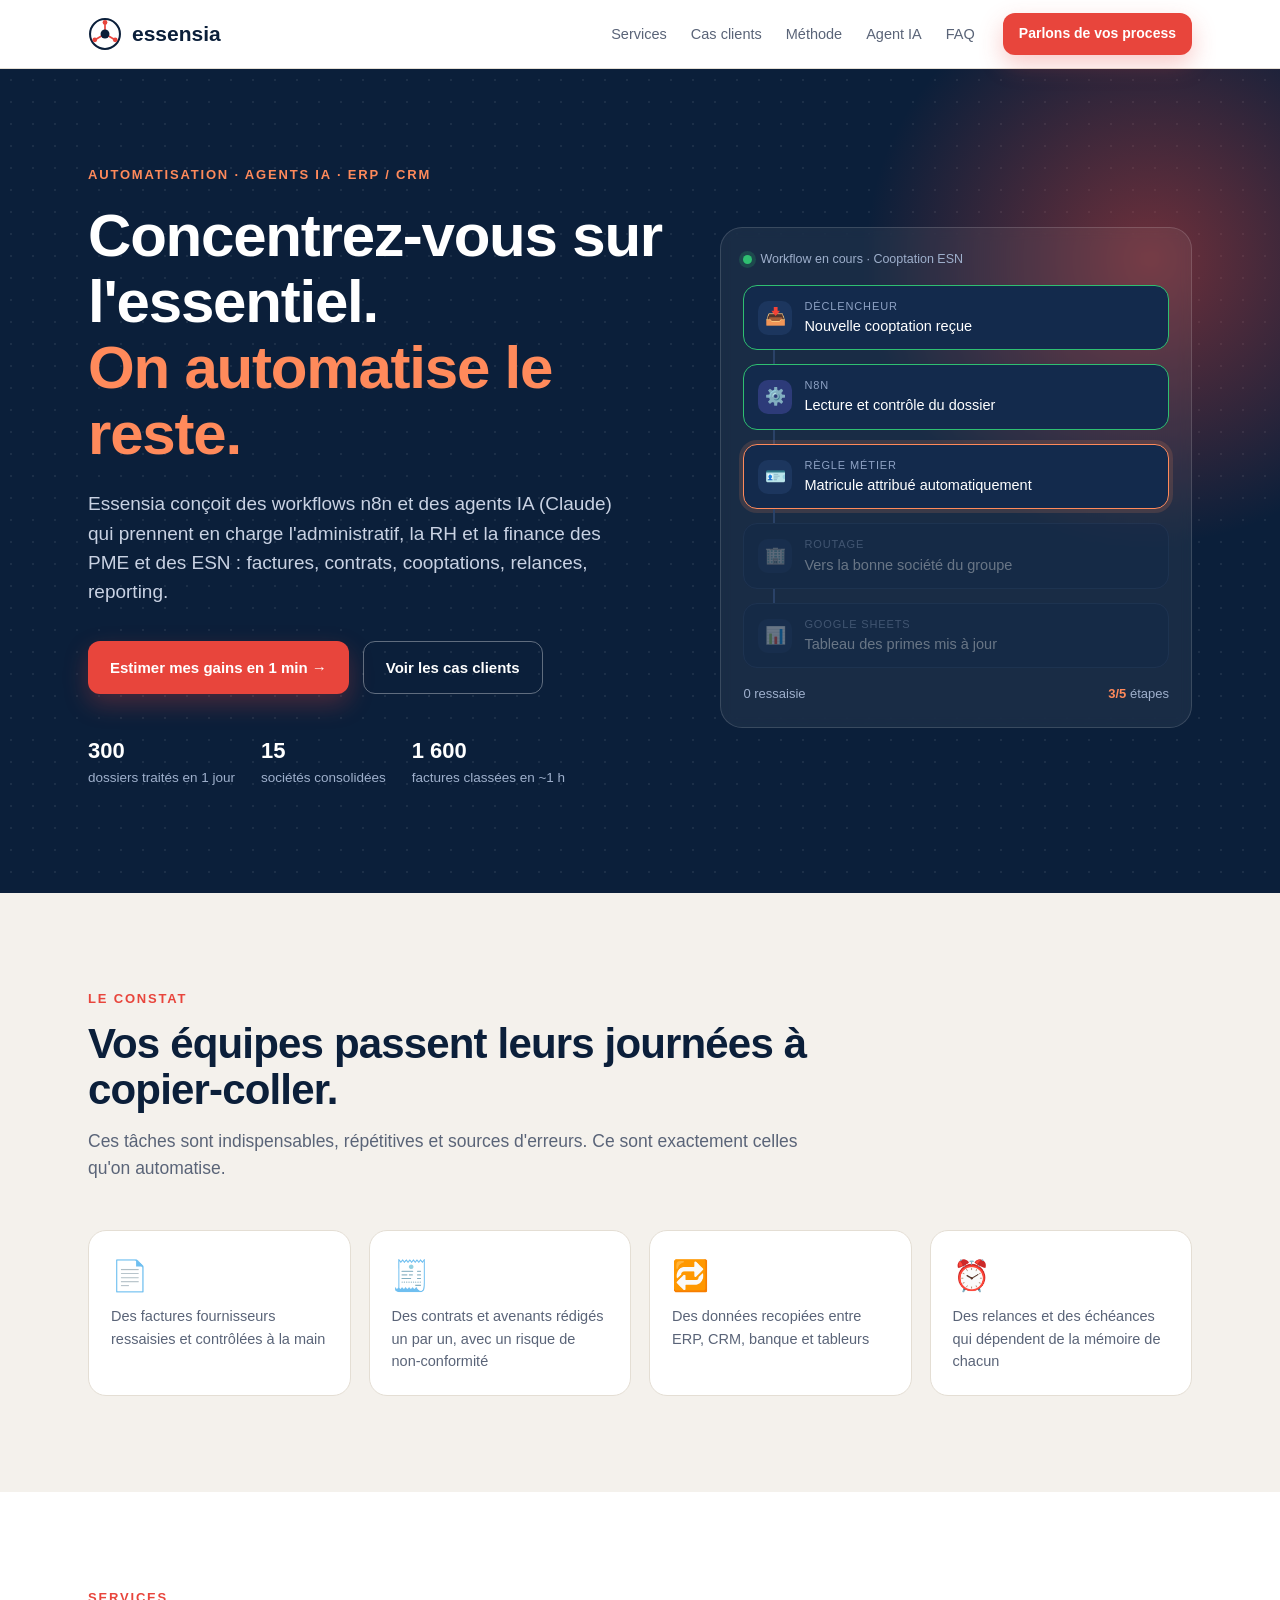
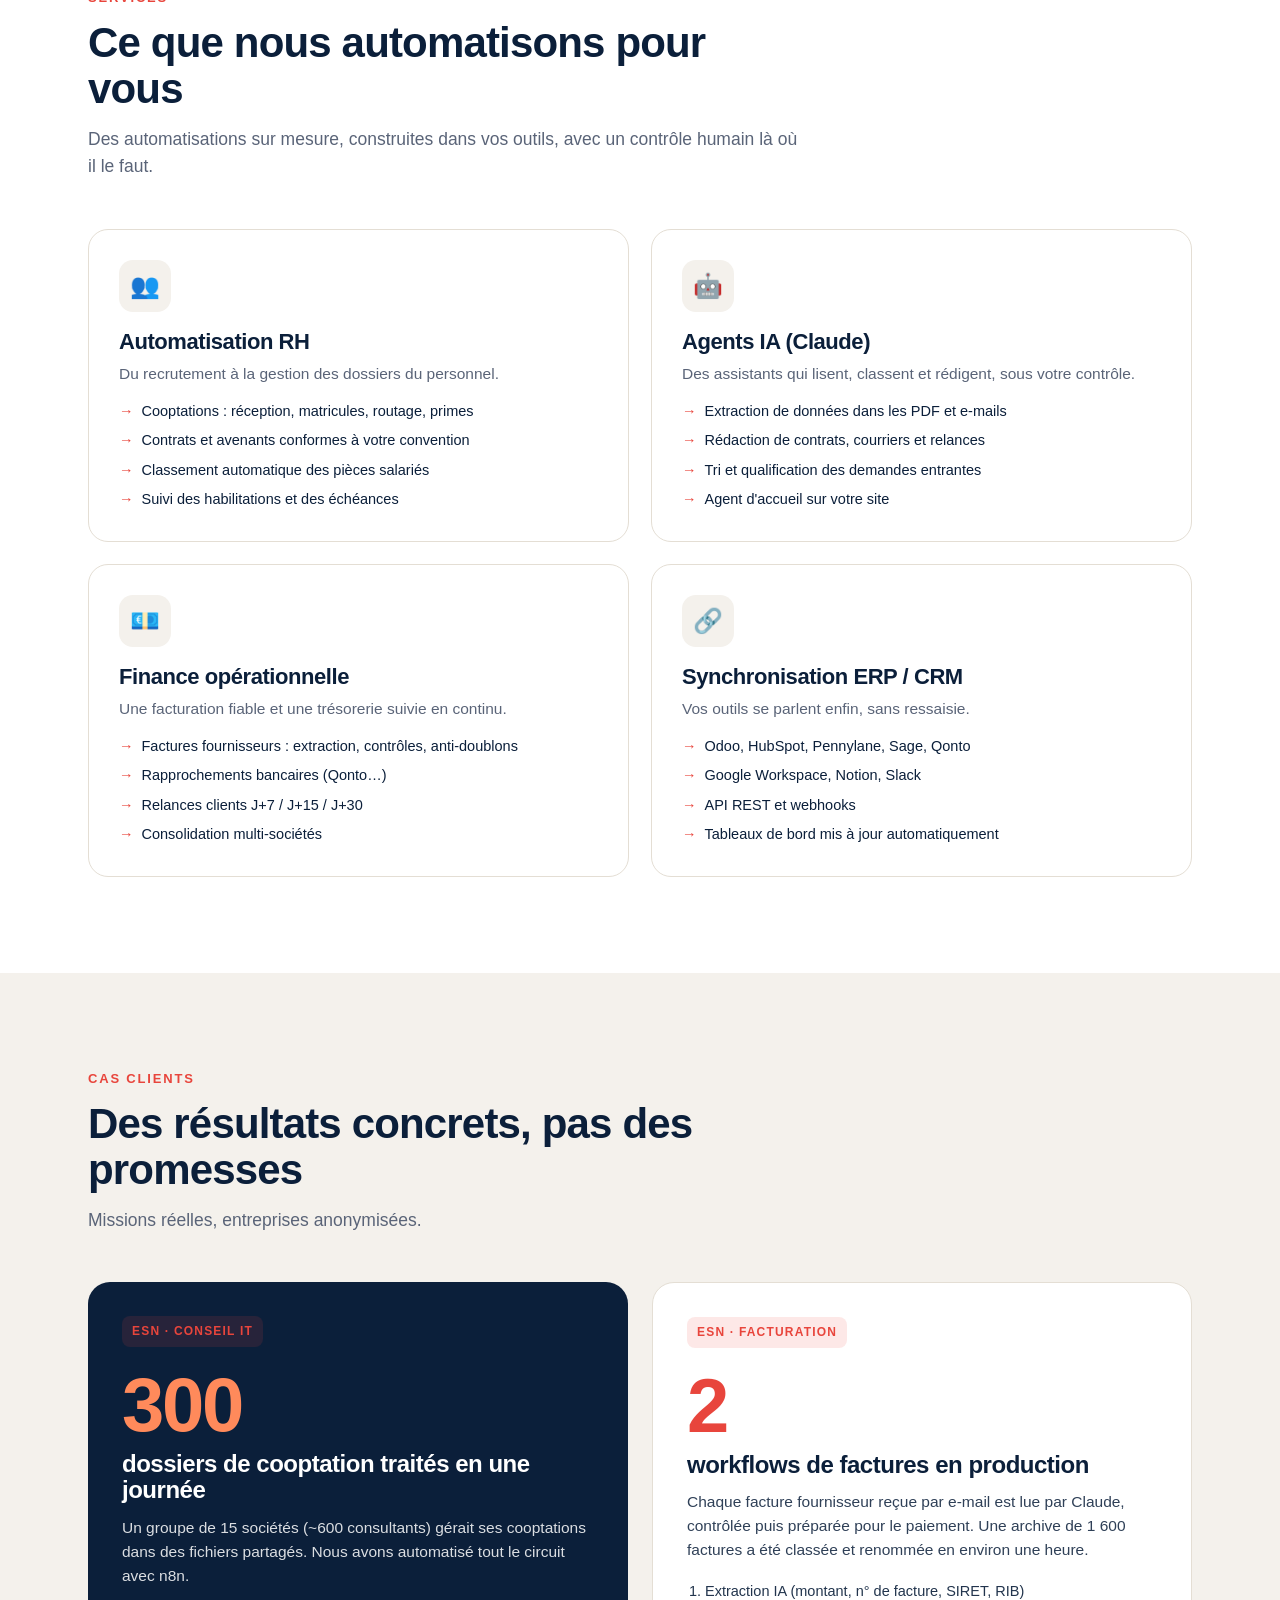
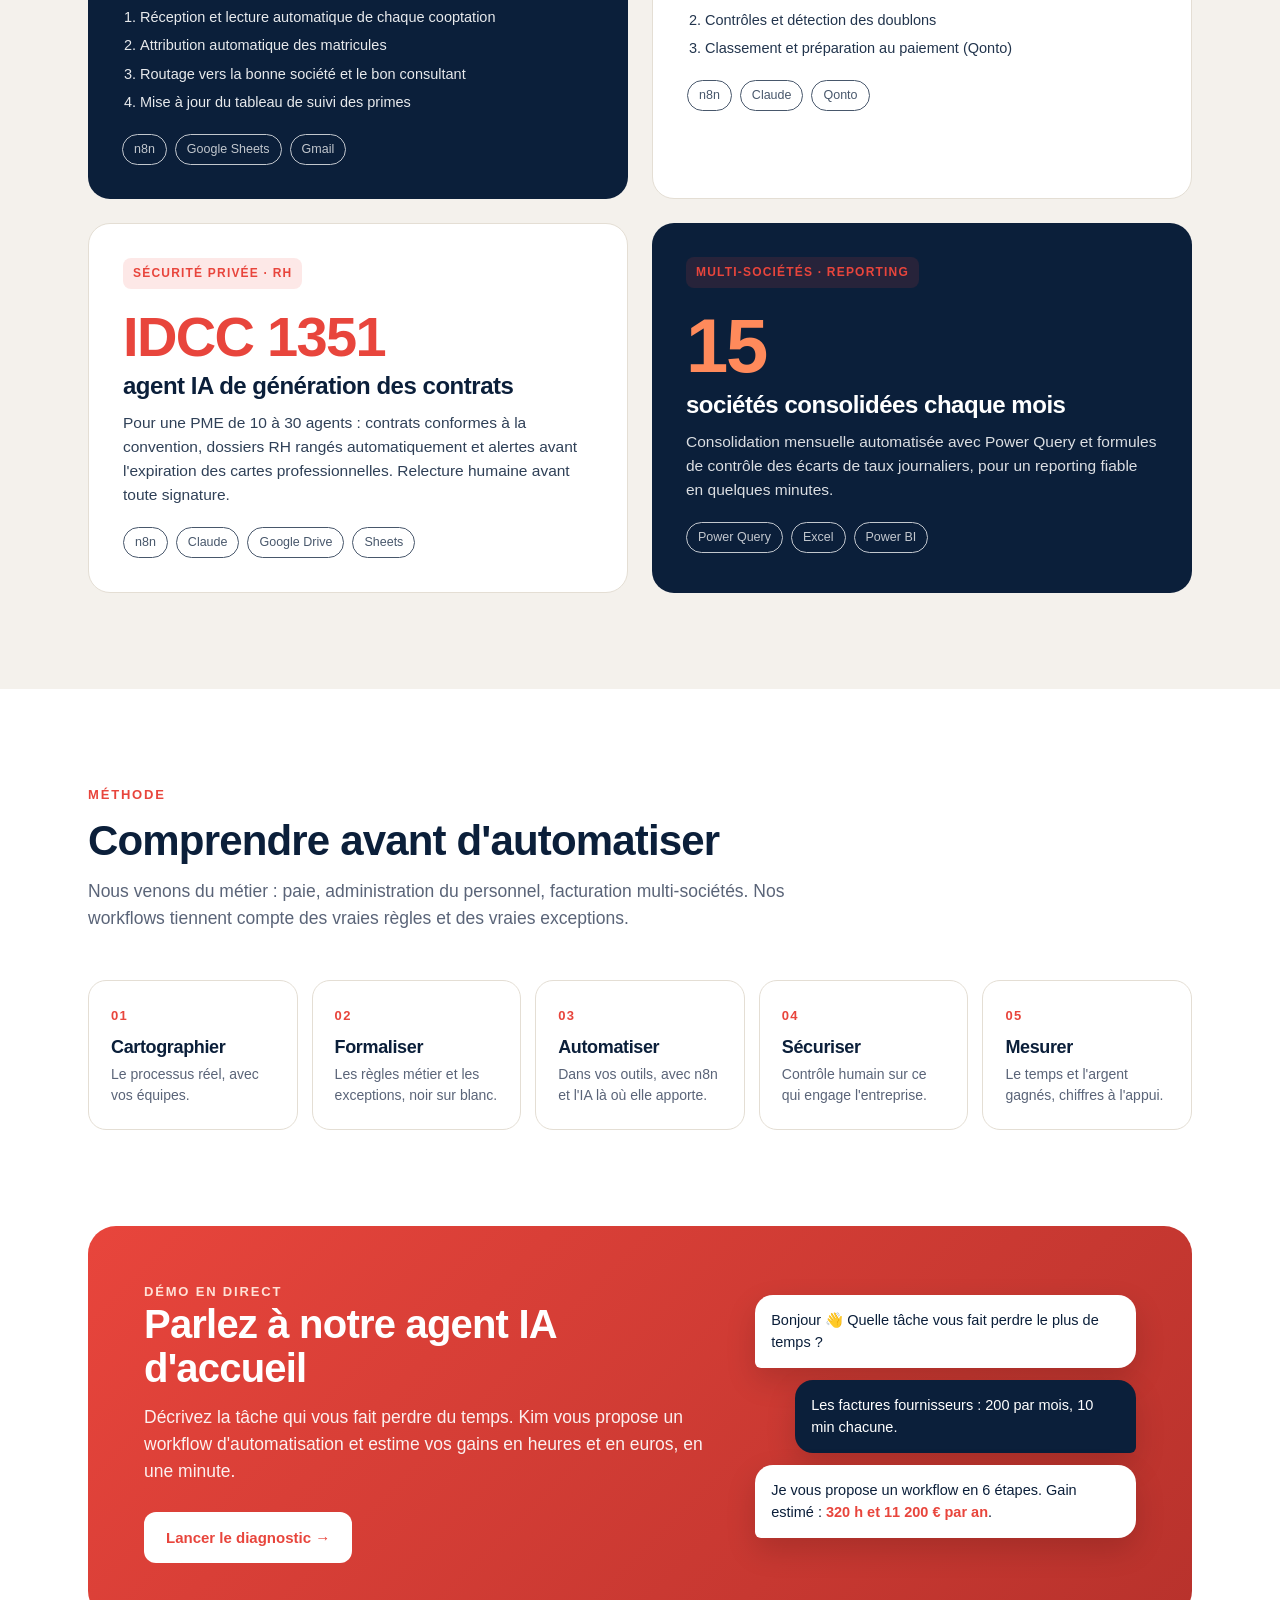
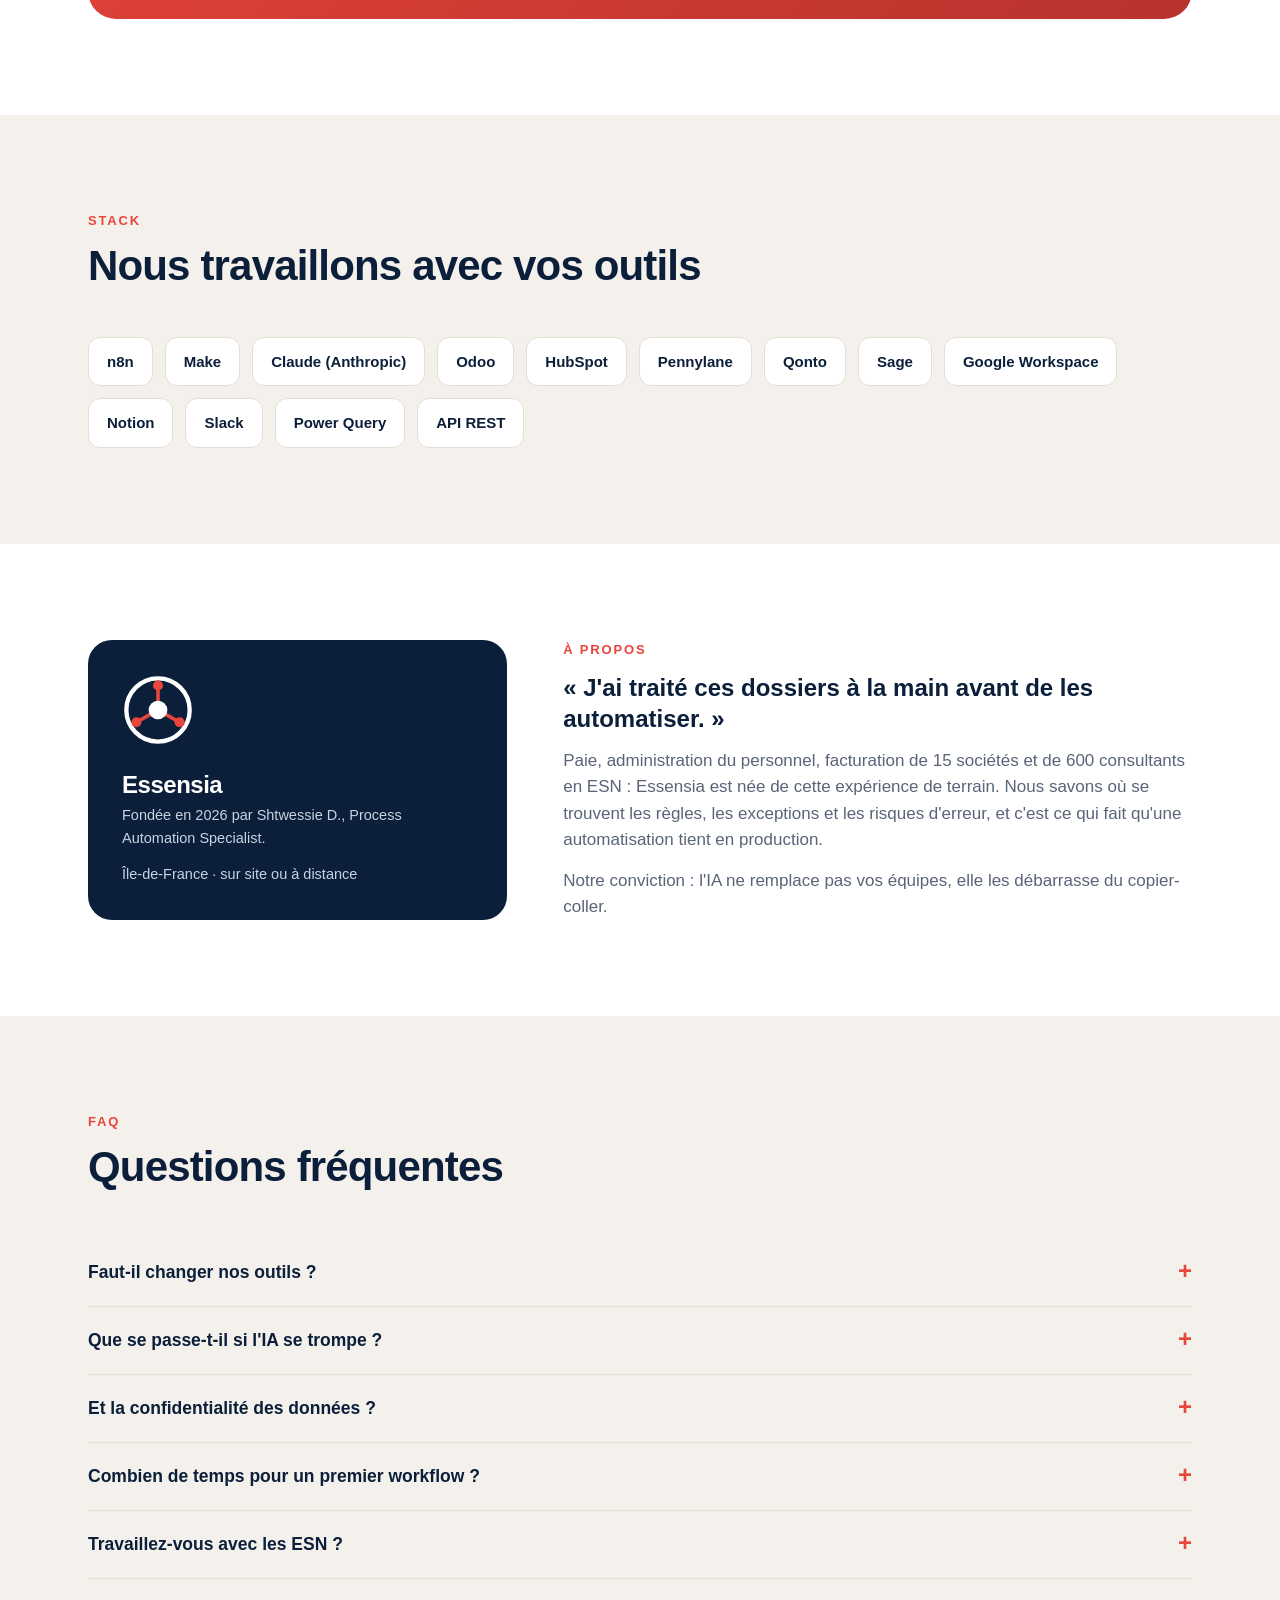
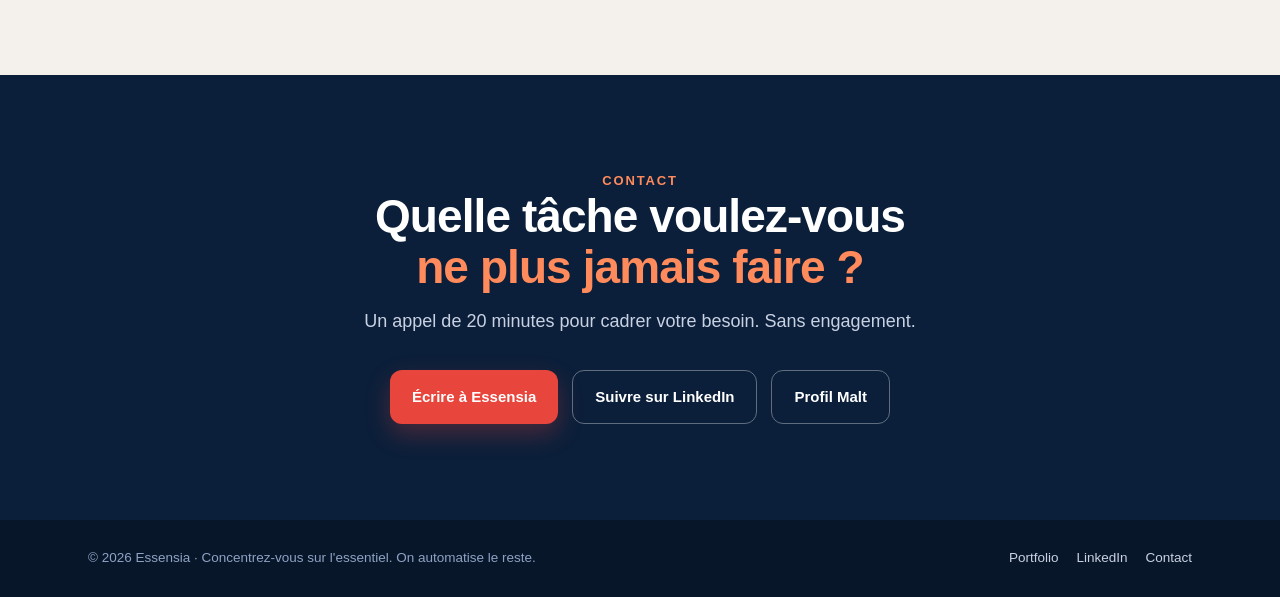
==== essensia/index.html @ 04da3941 "Site web Essensia + visuels des posts Co-Authored-By: Claude Opus 5.5 <noreply@anthropic.com> Claude" ====
<!doctype html>
<html lang="fr">
<head>
<meta charset="utf-8">
<meta name="viewport" content="width=device-width,initial-scale=1">
<title>Essensia · Automatisation des processus & agents IA pour PME et ESN</title>
<meta name="description" content="Essensia automatise vos processus administratifs, RH et financiers avec n8n et des agents IA (Claude). Concentrez-vous sur l'essentiel, on automatise le reste.">
<meta property="og:title" content="Essensia · Concentrez-vous sur l'essentiel. On automatise le reste.">
<meta property="og:description" content="Automatisation RH, facturation et intégrations ERP/CRM avec n8n et des agents IA.">
<meta property="og:image" content="https://shtwessie.github.io/kim-os/assets/essensia-banniere-linkedin.png">
<link rel="icon" href="data:image/svg+xml,%3Csvg xmlns='http://www.w3.org/2000/svg' viewBox='0 0 100 100'%3E%3Ccircle cx='50' cy='50' r='44' fill='white' stroke='%230B1F3A' stroke-width='8'/%3E%3Cpath d='M50 18 L50 40 M22 66 L41 55 M78 66 L59 55' stroke='%23E8453C' stroke-width='7' stroke-linecap='round'/%3E%3Ccircle cx='50' cy='50' r='13' fill='%230B1F3A'/%3E%3C/svg%3E">
<style>
:root{--navy:#0B1F3A;--navy2:#13305A;--coral:#E8453C;--peach:#FF8A5B;--lin:#F4F1EC;--ink:#0B1F3A;--muted:#5A6478;--line:#E4DED4;--ok:#2FBF71;--violet:#7C6CFF}
*{box-sizing:border-box;margin:0;padding:0}
html{scroll-behavior:smooth}
body{font-family:"Inter","Inter Display",-apple-system,"Segoe UI",Roboto,sans-serif;color:var(--ink);background:#fff;line-height:1.55;-webkit-font-smoothing:antialiased}
a{color:inherit}
.wrap{max-width:1160px;margin:0 auto;padding:0 28px}
h1,h2,h3{letter-spacing:-.02em;line-height:1.1}
.kick{font-size:13px;font-weight:700;letter-spacing:.14em;text-transform:uppercase;color:var(--coral)}
.btn{display:inline-flex;align-items:center;gap:10px;font-weight:600;font-size:15px;padding:14px 22px;border-radius:12px;text-decoration:none;transition:transform .15s,box-shadow .15s}
.btn:hover{transform:translateY(-2px)}
.btn.p{background:var(--coral);color:#fff;box-shadow:0 10px 24px rgba(232,69,60,.28)}
.btn.s{border:1.5px solid rgba(255,255,255,.35);color:#fff}
.btn.d{border:1.5px solid var(--navy);color:var(--navy)}
/* nav */
nav{position:sticky;top:0;z-index:50;background:rgba(255,255,255,.88);backdrop-filter:blur(12px);border-bottom:1px solid var(--line)}
nav .wrap{display:flex;align-items:center;gap:28px;height:68px}
.logo{display:flex;align-items:center;gap:10px;font-weight:700;font-size:21px;text-decoration:none;color:var(--navy)}
.logo svg{width:34px;height:34px}
nav .links{display:flex;gap:24px;margin-left:auto;font-size:14.5px;font-weight:500}
nav .links a{text-decoration:none;color:var(--muted)}
nav .links a:hover{color:var(--navy)}
nav .btn{padding:10px 16px;font-size:14px;white-space:nowrap}
nav .sm{display:none}
/* hero */
.hero{background:var(--navy);color:#fff;position:relative;overflow:hidden}
.hero:before{content:"";position:absolute;inset:0;background-image:radial-gradient(rgba(255,255,255,.07) 1.2px,transparent 1.2px);background-size:22px 22px}
.hero:after{content:"";position:absolute;right:-180px;top:-120px;width:620px;height:620px;border-radius:50%;background:radial-gradient(circle,rgba(232,69,60,.45),transparent 65%)}
.hero .wrap{position:relative;z-index:1;display:grid;grid-template-columns:1.1fr .9fr;gap:56px;align-items:center;padding-top:96px;padding-bottom:104px}
.hero h1{font-size:60px;font-weight:800;margin:18px 0 22px}
.hero h1 span{color:var(--peach)}
.hero p.lead{font-size:19px;color:#C9D2E3;max-width:540px}
.hero .cta{display:flex;gap:14px;margin-top:34px;flex-wrap:wrap}
.hero .trust{display:flex;gap:26px;margin-top:40px;color:#9FB0CC;font-size:13.5px;flex-wrap:wrap}
.hero .trust b{color:#fff;font-size:22px;display:block}
/* hero workflow card */
.flow{background:rgba(255,255,255,.06);border:1px solid rgba(255,255,255,.14);border-radius:22px;padding:22px;backdrop-filter:blur(6px)}
.flow .top{display:flex;align-items:center;gap:8px;font-size:12.5px;color:#9FB0CC;margin-bottom:16px}
.flow .top i{width:9px;height:9px;border-radius:50%;background:var(--ok);box-shadow:0 0 0 4px rgba(47,191,113,.2)}
.node{display:flex;align-items:center;gap:12px;background:#132A4C;border:1.5px solid #2A4268;border-radius:14px;padding:12px 14px;font-size:14.5px;opacity:.35;transition:all .35s}
.node small{display:block;font-size:11px;letter-spacing:.08em;text-transform:uppercase;color:#8EA2C4}
.node .ic{width:34px;height:34px;border-radius:10px;display:grid;place-items:center;background:#1C365E;font-size:17px;flex:none}
.node.on{opacity:1;border-color:var(--peach);box-shadow:0 0 0 4px rgba(255,138,91,.15)}
.node.done{opacity:1;border-color:var(--ok)}
.node.ia .ic{background:rgba(124,108,255,.25)}
.link{width:2px;height:14px;background:#2A4268;margin:0 0 0 30px}
.flow .res{margin-top:16px;display:flex;justify-content:space-between;font-size:13px;color:#9FB0CC}
.flow .res b{color:var(--peach)}
/* sections */
section{padding:96px 0}
.sh{max-width:720px;margin-bottom:48px}
.sh h2{font-size:42px;font-weight:800;margin-top:12px}
.sh p{color:var(--muted);font-size:17.5px;margin-top:14px}
.lin{background:var(--lin)}
/* pains */
.pains{display:grid;grid-template-columns:repeat(4,1fr);gap:18px}
.pain{background:#fff;border:1px solid var(--line);border-radius:18px;padding:22px}
.pain b{display:block;font-size:30px;font-weight:800;color:var(--coral)}
.pain p{font-size:14.5px;color:var(--muted);margin-top:6px}
/* services */
.grid3{display:grid;grid-template-columns:repeat(2,1fr);gap:22px}
.svc{border:1px solid var(--line);border-radius:20px;padding:30px;background:#fff;transition:box-shadow .2s,transform .2s}
.svc:hover{box-shadow:0 18px 40px rgba(11,31,58,.08);transform:translateY(-3px)}
.svc .ic{width:52px;height:52px;border-radius:14px;display:grid;place-items:center;font-size:24px;background:var(--lin);margin-bottom:18px}
.svc h3{font-size:22px}
.svc p{color:var(--muted);margin-top:8px;font-size:15.5px}
.svc ul{margin-top:14px;list-style:none;display:grid;gap:7px;font-size:14.5px}
.svc li:before{content:"→";color:var(--coral);font-weight:700;margin-right:8px}
/* cases */
.cases{display:grid;grid-template-columns:1fr 1fr;gap:24px}
.case{border-radius:22px;padding:34px;position:relative;overflow:hidden}
.case.dark{background:var(--navy);color:#fff}
.case.light{background:#fff;border:1px solid var(--line)}
.case .tag{display:inline-block;font-size:12px;font-weight:700;letter-spacing:.1em;text-transform:uppercase;padding:6px 10px;border-radius:8px;background:rgba(232,69,60,.12);color:var(--coral)}
.case .big{font-size:76px;font-weight:800;letter-spacing:-.03em;line-height:1;margin-top:20px;color:var(--peach)}
.case.light .big{color:var(--coral)}
.case h3{font-size:24px;margin-top:8px}
.case p{margin-top:12px;font-size:15.5px;opacity:.85}
.case ol{margin:18px 0 0 18px;font-size:14.5px;display:grid;gap:6px;opacity:.9}
.case .meta{display:flex;gap:8px;flex-wrap:wrap;margin-top:20px}
.case .meta span{font-size:12.5px;border:1px solid currentColor;border-radius:999px;padding:5px 11px;opacity:.75}
/* method */
.steps{display:grid;grid-template-columns:repeat(5,1fr);gap:14px;counter-reset:s}
.step{background:#fff;border:1px solid var(--line);border-radius:18px;padding:22px;position:relative}
.step:before{counter-increment:s;content:"0" counter(s);font-weight:800;font-size:13px;color:var(--coral);letter-spacing:.1em}
.step h3{font-size:18px;margin-top:10px}
.step p{font-size:14px;color:var(--muted);margin-top:6px}
/* kim */
.kim{background:linear-gradient(135deg,var(--coral),#B8322C);color:#fff;border-radius:28px;padding:56px;display:grid;grid-template-columns:1.2fr .8fr;gap:40px;align-items:center;position:relative;overflow:hidden}
.kim h2{font-size:40px;font-weight:800}
.kim p{font-size:17.5px;opacity:.92;margin-top:14px}
.kim .btn{background:#fff;color:var(--coral);margin-top:26px}
.bub{background:#fff;color:var(--ink);border-radius:18px 18px 18px 6px;padding:14px 16px;font-size:14.5px;box-shadow:0 12px 30px rgba(0,0,0,.15);margin-bottom:12px}
.bub.u{background:var(--navy);color:#fff;border-radius:18px 18px 6px 18px;margin-left:40px}
.bub b{color:var(--coral)}
/* stack */
.stack{display:flex;flex-wrap:wrap;gap:12px}
.stack span{border:1px solid var(--line);background:#fff;border-radius:12px;padding:12px 18px;font-weight:600;font-size:15px}
/* about */
.about{display:grid;grid-template-columns:.8fr 1.2fr;gap:56px;align-items:center}
.about .card{background:var(--navy);color:#fff;border-radius:24px;padding:34px}
.about .card svg{width:72px;height:72px}
.about .card h3{font-size:24px;margin-top:18px}
.about .card p{color:#C9D2E3;font-size:14.5px;margin-top:6px}
.about .txt p{color:var(--muted);font-size:17px;margin-top:14px}
.about .txt p:first-of-type{margin-top:0}
/* faq */
details{border-bottom:1px solid var(--line);padding:20px 0}
summary{cursor:pointer;font-weight:600;font-size:17.5px;list-style:none;display:flex;justify-content:space-between}
summary:after{content:"+";color:var(--coral);font-size:24px;line-height:1}
details[open] summary:after{content:"–"}
details p{color:var(--muted);margin-top:10px;max-width:780px}
/* contact */
.contact{background:var(--navy);color:#fff;text-align:center;padding:96px 0;position:relative;overflow:hidden}
.contact h2{font-size:46px;font-weight:800}
.contact h2 span{color:var(--peach)}
.contact p{color:#C9D2E3;font-size:18px;margin:16px auto 0;max-width:620px}
.contact .cta{display:flex;justify-content:center;gap:14px;margin-top:34px;flex-wrap:wrap}
footer{background:#081629;color:#8EA2C4;font-size:13.5px;padding:28px 0}
footer .wrap{display:flex;justify-content:space-between;gap:16px;flex-wrap:wrap}
footer a{color:#C9D2E3;text-decoration:none;margin-left:18px}
.rv{opacity:0;transform:translateY(18px);transition:opacity .6s,transform .6s}
.rv.in{opacity:1;transform:none}
@media (max-width:960px){
 .hero .wrap,.cases,.kim,.about{grid-template-columns:1fr}
 .hero h1{font-size:42px}
 .pains{grid-template-columns:1fr 1fr}
 .grid3{grid-template-columns:1fr}
 .steps{grid-template-columns:1fr 1fr}
 nav .links{display:none}
 nav .btn{margin-left:auto}
 nav .lg{display:none} nav .sm{display:inline}
 .sh h2,.kim h2{font-size:32px}
 .contact h2{font-size:34px}
 .kim{padding:36px}
}
</style>
</head>
<body>
<svg width="0" height="0" style="position:absolute" aria-hidden="true"><defs>
<symbol id="nB" viewBox="0 0 100 100"><circle cx="50" cy="50" r="44" fill="none" stroke="currentColor" stroke-width="6"/><g stroke="#E8453C" stroke-width="5" stroke-linecap="round"><path d="M50 18 L50 40 M22 66 L41 55 M78 66 L59 55"/></g><circle cx="50" cy="16" r="7" fill="#E8453C"/><circle cx="20" cy="67" r="7" fill="#E8453C"/><circle cx="80" cy="67" r="7" fill="#E8453C"/><circle cx="50" cy="50" r="13" fill="currentColor"/></symbol>
</defs></svg>

<nav><div class="wrap">
 <a class="logo" href="#top"><svg><use href="#nB"/></svg>essensia</a>
 <div class="links"><a href="#services">Services</a><a href="#cas">Cas clients</a><a href="#methode">Méthode</a><a href="#kim">Agent IA</a><a href="#faq">FAQ</a></div>
 <a class="btn p" href="#contact"><span class="lg">Parlons de vos process</span><span class="sm">Contact</span></a>
</div></nav>

<header class="hero" id="top"><div class="wrap">
 <div>
  <div class="kick" style="color:var(--peach)">Automatisation · Agents IA · ERP / CRM</div>
  <h1>Concentrez-vous sur l'essentiel.<br><span>On automatise le reste.</span></h1>
  <p class="lead">Essensia conçoit des workflows n8n et des agents IA (Claude) qui prennent en charge l'administratif, la RH et la finance des PME et des ESN : factures, contrats, cooptations, relances, reporting.</p>
  <div class="cta"><a class="btn p" href="https://shtwessie.github.io/kim-os/" target="_blank" rel="noopener">Estimer mes gains en 1 min →</a><a class="btn s" href="#cas">Voir les cas clients</a></div>
  <div class="trust"><div><b>300</b>dossiers traités en 1 jour</div><div><b>15</b>sociétés consolidées</div><div><b>1 600</b>factures classées en ~1 h</div></div>
 </div>
 <div class="flow" aria-label="Exemple de workflow">
  <div class="top"><i></i>Workflow en cours · Cooptation ESN</div>
  <div class="node" data-n="0"><span class="ic">📥</span><div><small>Déclencheur</small>Nouvelle cooptation reçue</div></div><div class="link"></div>
  <div class="node ia" data-n="1"><span class="ic">⚙️</span><div><small>n8n</small>Lecture et contrôle du dossier</div></div><div class="link"></div>
  <div class="node" data-n="2"><span class="ic">🪪</span><div><small>Règle métier</small>Matricule attribué automatiquement</div></div><div class="link"></div>
  <div class="node" data-n="3"><span class="ic">🏢</span><div><small>Routage</small>Vers la bonne société du groupe</div></div><div class="link"></div>
  <div class="node" data-n="4"><span class="ic">📊</span><div><small>Google Sheets</small>Tableau des primes mis à jour</div></div>
  <div class="res"><span>0 ressaisie</span><span id="flowT"><b>…</b></span></div>
 </div>
</div></header>

<section class="lin"><div class="wrap">
 <div class="sh rv"><div class="kick">Le constat</div><h2>Vos équipes passent leurs journées à copier-coller.</h2><p>Ces tâches sont indispensables, répétitives et sources d'erreurs. Ce sont exactement celles qu'on automatise.</p></div>
 <div class="pains rv">
  <div class="pain"><b>📄</b><p>Des factures fournisseurs ressaisies et contrôlées à la main</p></div>
  <div class="pain"><b>🧾</b><p>Des contrats et avenants rédigés un par un, avec un risque de non-conformité</p></div>
  <div class="pain"><b>🔁</b><p>Des données recopiées entre ERP, CRM, banque et tableurs</p></div>
  <div class="pain"><b>⏰</b><p>Des relances et des échéances qui dépendent de la mémoire de chacun</p></div>
 </div>
</div></section>

<section id="services"><div class="wrap">
 <div class="sh rv"><div class="kick">Services</div><h2>Ce que nous automatisons pour vous</h2><p>Des automatisations sur mesure, construites dans vos outils, avec un contrôle humain là où il le faut.</p></div>
 <div class="grid3">
  <div class="svc rv"><div class="ic">👥</div><h3>Automatisation RH</h3><p>Du recrutement à la gestion des dossiers du personnel.</p><ul><li>Cooptations : réception, matricules, routage, primes</li><li>Contrats et avenants conformes à votre convention</li><li>Classement automatique des pièces salariés</li><li>Suivi des habilitations et des échéances</li></ul></div>
  <div class="svc rv"><div class="ic">🤖</div><h3>Agents IA (Claude)</h3><p>Des assistants qui lisent, classent et rédigent, sous votre contrôle.</p><ul><li>Extraction de données dans les PDF et e-mails</li><li>Rédaction de contrats, courriers et relances</li><li>Tri et qualification des demandes entrantes</li><li>Agent d'accueil sur votre site</li></ul></div>
  <div class="svc rv"><div class="ic">💶</div><h3>Finance opérationnelle</h3><p>Une facturation fiable et une trésorerie suivie en continu.</p><ul><li>Factures fournisseurs : extraction, contrôles, anti-doublons</li><li>Rapprochements bancaires (Qonto…)</li><li>Relances clients J+7 / J+15 / J+30</li><li>Consolidation multi-sociétés</li></ul></div>
  <div class="svc rv"><div class="ic">🔗</div><h3>Synchronisation ERP / CRM</h3><p>Vos outils se parlent enfin, sans ressaisie.</p><ul><li>Odoo, HubSpot, Pennylane, Sage, Qonto</li><li>Google Workspace, Notion, Slack</li><li>API REST et webhooks</li><li>Tableaux de bord mis à jour automatiquement</li></ul></div>
 </div>
</div></section>

<section class="lin" id="cas"><div class="wrap">
 <div class="sh rv"><div class="kick">Cas clients</div><h2>Des résultats concrets, pas des promesses</h2><p>Missions réelles, entreprises anonymisées.</p></div>
 <div class="cases">
  <div class="case dark rv"><span class="tag">ESN · conseil IT</span><div class="big">300</div><h3>dossiers de cooptation traités en une journée</h3><p>Un groupe de 15 sociétés (~600 consultants) gérait ses cooptations dans des fichiers partagés. Nous avons automatisé tout le circuit avec n8n.</p><ol><li>Réception et lecture automatique de chaque cooptation</li><li>Attribution automatique des matricules</li><li>Routage vers la bonne société et le bon consultant</li><li>Mise à jour du tableau de suivi des primes</li></ol><div class="meta"><span>n8n</span><span>Google Sheets</span><span>Gmail</span></div></div>
  <div class="case light rv"><span class="tag">ESN · facturation</span><div class="big">2</div><h3>workflows de factures en production</h3><p>Chaque facture fournisseur reçue par e-mail est lue par Claude, contrôlée puis préparée pour le paiement. Une archive de 1 600 factures a été classée et renommée en environ une heure.</p><ol><li>Extraction IA (montant, n° de facture, SIRET, RIB)</li><li>Contrôles et détection des doublons</li><li>Classement et préparation au paiement (Qonto)</li></ol><div class="meta"><span>n8n</span><span>Claude</span><span>Qonto</span></div></div>
  <div class="case light rv"><span class="tag">Sécurité privée · RH</span><div class="big" style="font-size:56px">IDCC 1351</div><h3>agent IA de génération des contrats</h3><p>Pour une PME de 10 à 30 agents : contrats conformes à la convention, dossiers RH rangés automatiquement et alertes avant l'expiration des cartes professionnelles. Relecture humaine avant toute signature.</p><div class="meta"><span>n8n</span><span>Claude</span><span>Google Drive</span><span>Sheets</span></div></div>
  <div class="case dark rv"><span class="tag">Multi-sociétés · reporting</span><div class="big">15</div><h3>sociétés consolidées chaque mois</h3><p>Consolidation mensuelle automatisée avec Power Query et formules de contrôle des écarts de taux journaliers, pour un reporting fiable en quelques minutes.</p><div class="meta"><span>Power Query</span><span>Excel</span><span>Power BI</span></div></div>
 </div>
</div></section>

<section id="methode"><div class="wrap">
 <div class="sh rv"><div class="kick">Méthode</div><h2>Comprendre avant d'automatiser</h2><p>Nous venons du métier : paie, administration du personnel, facturation multi-sociétés. Nos workflows tiennent compte des vraies règles et des vraies exceptions.</p></div>
 <div class="steps rv">
  <div class="step"><h3>Cartographier</h3><p>Le processus réel, avec vos équipes.</p></div>
  <div class="step"><h3>Formaliser</h3><p>Les règles métier et les exceptions, noir sur blanc.</p></div>
  <div class="step"><h3>Automatiser</h3><p>Dans vos outils, avec n8n et l'IA là où elle apporte.</p></div>
  <div class="step"><h3>Sécuriser</h3><p>Contrôle humain sur ce qui engage l'entreprise.</p></div>
  <div class="step"><h3>Mesurer</h3><p>Le temps et l'argent gagnés, chiffres à l'appui.</p></div>
 </div>
</div></section>

<section id="kim" style="padding-top:0"><div class="wrap">
 <div class="kim rv">
  <div><div class="kick" style="color:#FFE1D6">Démo en direct</div><h2>Parlez à notre agent IA d'accueil</h2><p>Décrivez la tâche qui vous fait perdre du temps. Kim vous propose un workflow d'automatisation et estime vos gains en heures et en euros, en une minute.</p><a class="btn" href="https://shtwessie.github.io/kim-os/" target="_blank" rel="noopener">Lancer le diagnostic →</a></div>
  <div><div class="bub">Bonjour 👋 Quelle tâche vous fait perdre le plus de temps ?</div><div class="bub u">Les factures fournisseurs : 200 par mois, 10 min chacune.</div><div class="bub">Je vous propose un workflow en 6 étapes. Gain estimé : <b>320 h et 11 200 € par an</b>.</div></div>
 </div>
</div></section>

<section class="lin"><div class="wrap">
 <div class="sh rv"><div class="kick">Stack</div><h2>Nous travaillons avec vos outils</h2></div>
 <div class="stack rv"><span>n8n</span><span>Make</span><span>Claude (Anthropic)</span><span>Odoo</span><span>HubSpot</span><span>Pennylane</span><span>Qonto</span><span>Sage</span><span>Google Workspace</span><span>Notion</span><span>Slack</span><span>Power Query</span><span>API REST</span></div>
</div></section>

<section><div class="wrap about">
 <div class="card rv"><svg style="color:#fff"><use href="#nB"/></svg><h3>Essensia</h3><p>Fondée en 2026 par Shtwessie D., Process Automation Specialist.</p><p style="margin-top:14px">Île-de-France · sur site ou à distance</p></div>
 <div class="txt rv"><div class="kick">À propos</div>
  <p style="margin-top:12px;color:var(--ink);font-size:24px;font-weight:700;line-height:1.3">« J'ai traité ces dossiers à la main avant de les automatiser. »</p>
  <p>Paie, administration du personnel, facturation de 15 sociétés et de 600 consultants en ESN : Essensia est née de cette expérience de terrain. Nous savons où se trouvent les règles, les exceptions et les risques d'erreur, et c'est ce qui fait qu'une automatisation tient en production.</p>
  <p>Notre conviction : l'IA ne remplace pas vos équipes, elle les débarrasse du copier-coller.</p></div>
</div></section>

<section class="lin" id="faq"><div class="wrap">
 <div class="sh rv"><div class="kick">FAQ</div><h2>Questions fréquentes</h2></div>
 <details><summary>Faut-il changer nos outils ?</summary><p>Non. Nous automatisons à partir de ce que vous utilisez déjà (Google Workspace, Microsoft 365, votre ERP, votre CRM, votre banque).</p></details>
 <details><summary>Que se passe-t-il si l'IA se trompe ?</summary><p>Les décisions qui engagent l'entreprise (contrats, paiements) passent toujours par une validation humaine. Les cas ambigus sont signalés plutôt que traités en silence.</p></details>
 <details><summary>Et la confidentialité des données ?</summary><p>Les workflows tournent dans vos outils, avec des accès limités au strict nécessaire. Chaque automatisation est documentée.</p></details>
 <details><summary>Combien de temps pour un premier workflow ?</summary><p>Cela dépend du périmètre. Un premier appel de 20 minutes permet de cadrer le besoin et de vous proposer un chiffrage précis.</p></details>
 <details><summary>Travaillez-vous avec les ESN ?</summary><p>Oui, c'est notre terrain d'origine : cooptations, primes, facturation multi-sociétés, contrôle des CRA, réponses types sur les boîtes partagées.</p></details>
</div></section>

<section class="contact" id="contact"><div class="wrap">
 <div class="kick" style="color:var(--peach)">Contact</div>
 <h2>Quelle tâche voulez-vous<br><span>ne plus jamais faire ?</span></h2>
 <p>Un appel de 20 minutes pour cadrer votre besoin. Sans engagement.</p>
 <div class="cta"><a class="btn p" href="mailto:Shtwessiedumay@icloud.com?subject=Essensia%20%C2%B7%20Automatisation%20de%20mes%20process">Écrire à Essensia</a><a class="btn s" href="https://www.linkedin.com/company/essensia-automatisation/" target="_blank" rel="noopener">Suivre sur LinkedIn</a><a class="btn s" href="https://www.malt.fr/profile/shtwessiedumay" target="_blank" rel="noopener">Profil Malt</a></div>
</div></section>

<footer><div class="wrap"><span>© 2026 Essensia · Concentrez-vous sur l'essentiel. On automatise le reste.</span><span><a href="https://shtwessie.github.io/kim-os/">Portfolio</a><a href="https://www.linkedin.com/company/essensia-automatisation/">LinkedIn</a><a href="mailto:Shtwessiedumay@icloud.com">Contact</a></span></div></footer>

<script>
// Animation du workflow
(function(){const n=[...document.querySelectorAll('.flow .node')],t=document.getElementById('flowT');let i=0;
 function tick(){ if(i<n.length){ n.forEach((x,k)=>{x.classList.toggle('on',k===i);x.classList.toggle('done',k<i);}); t.innerHTML='<b>'+(i+1)+'/'+n.length+'</b> étapes'; i++; setTimeout(tick,900);} else { n.forEach(x=>{x.classList.remove('on');x.classList.add('done')}); t.innerHTML='<b>✓ Terminé en 4,2 s</b>'; setTimeout(()=>{n.forEach(x=>x.classList.remove('done'));i=0;tick();},3200);} }
 tick();})();
// Apparition au défilement
(function(){const io=new IntersectionObserver(e=>e.forEach(x=>{if(x.isIntersecting){x.target.classList.add('in');io.unobserve(x.target);}}),{threshold:.12});document.querySelectorAll('.rv').forEach(el=>io.observe(el));})();
</script>
</body>
</html>
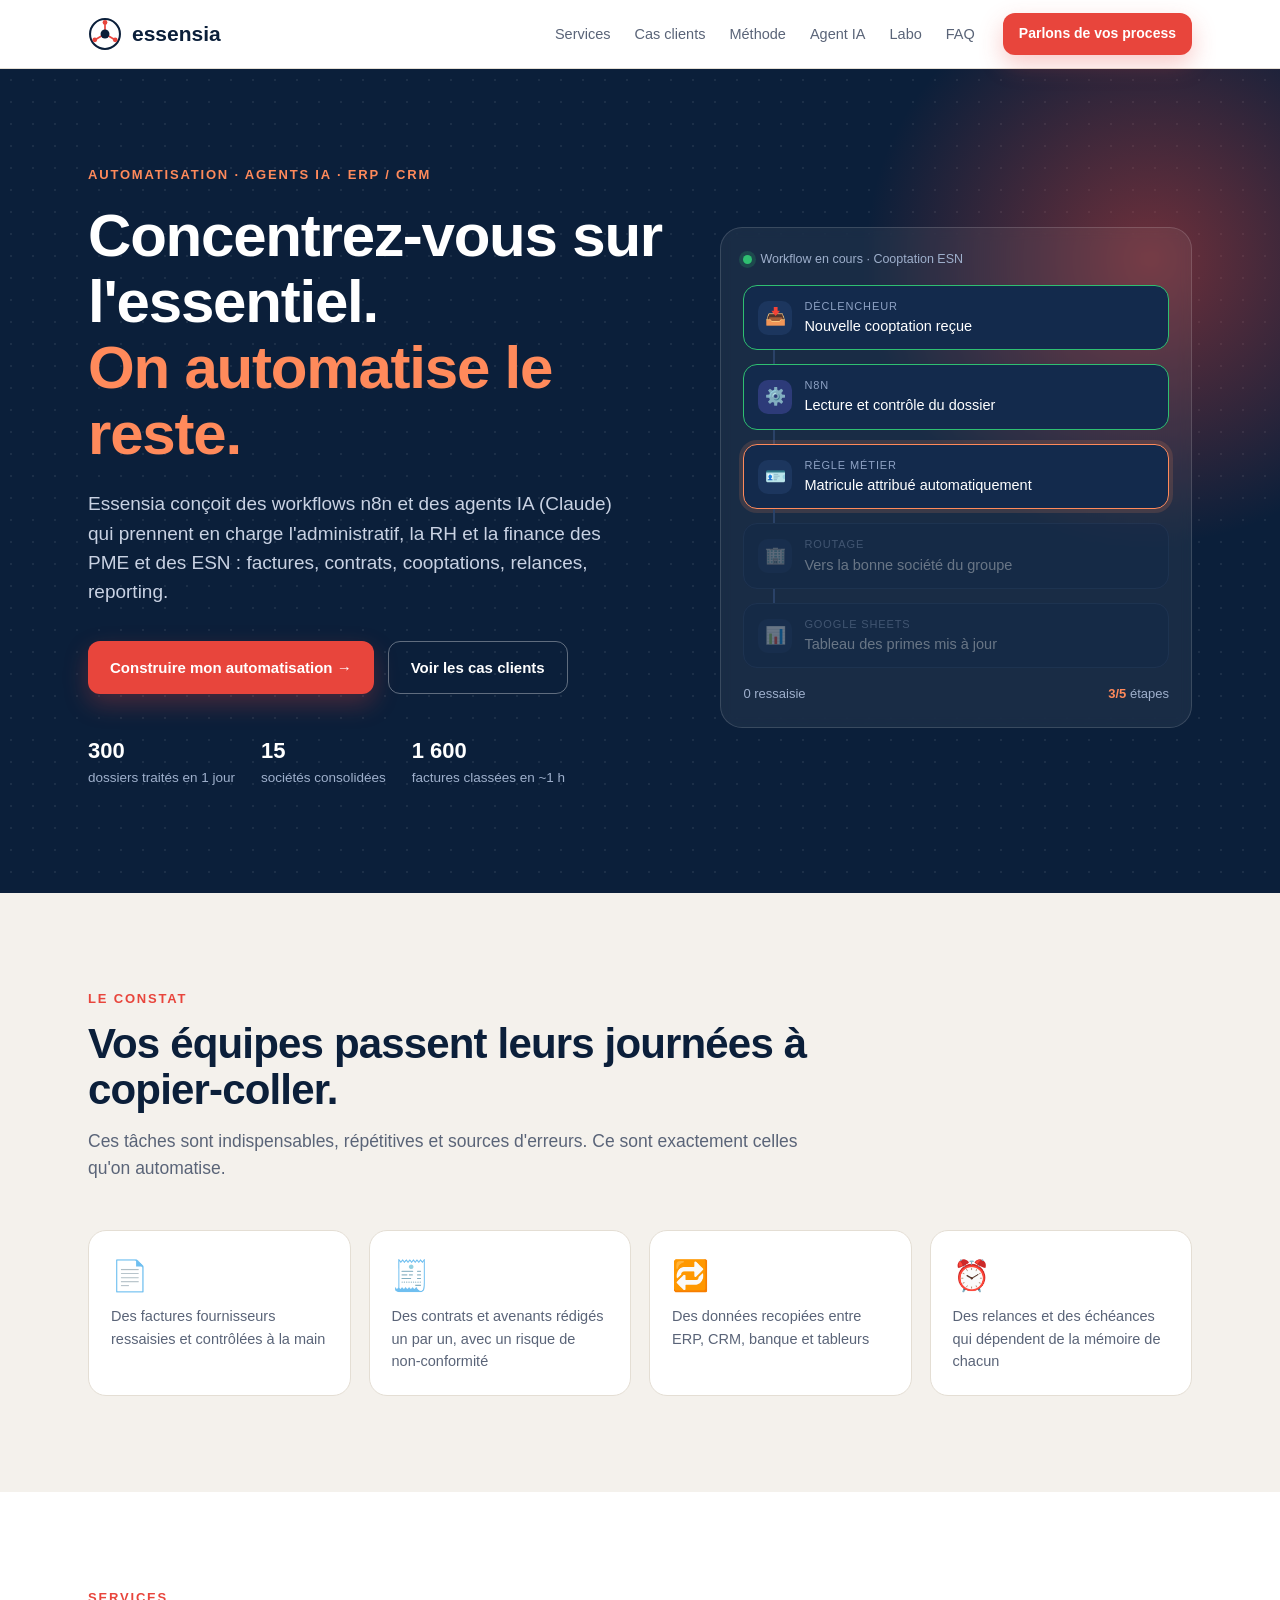
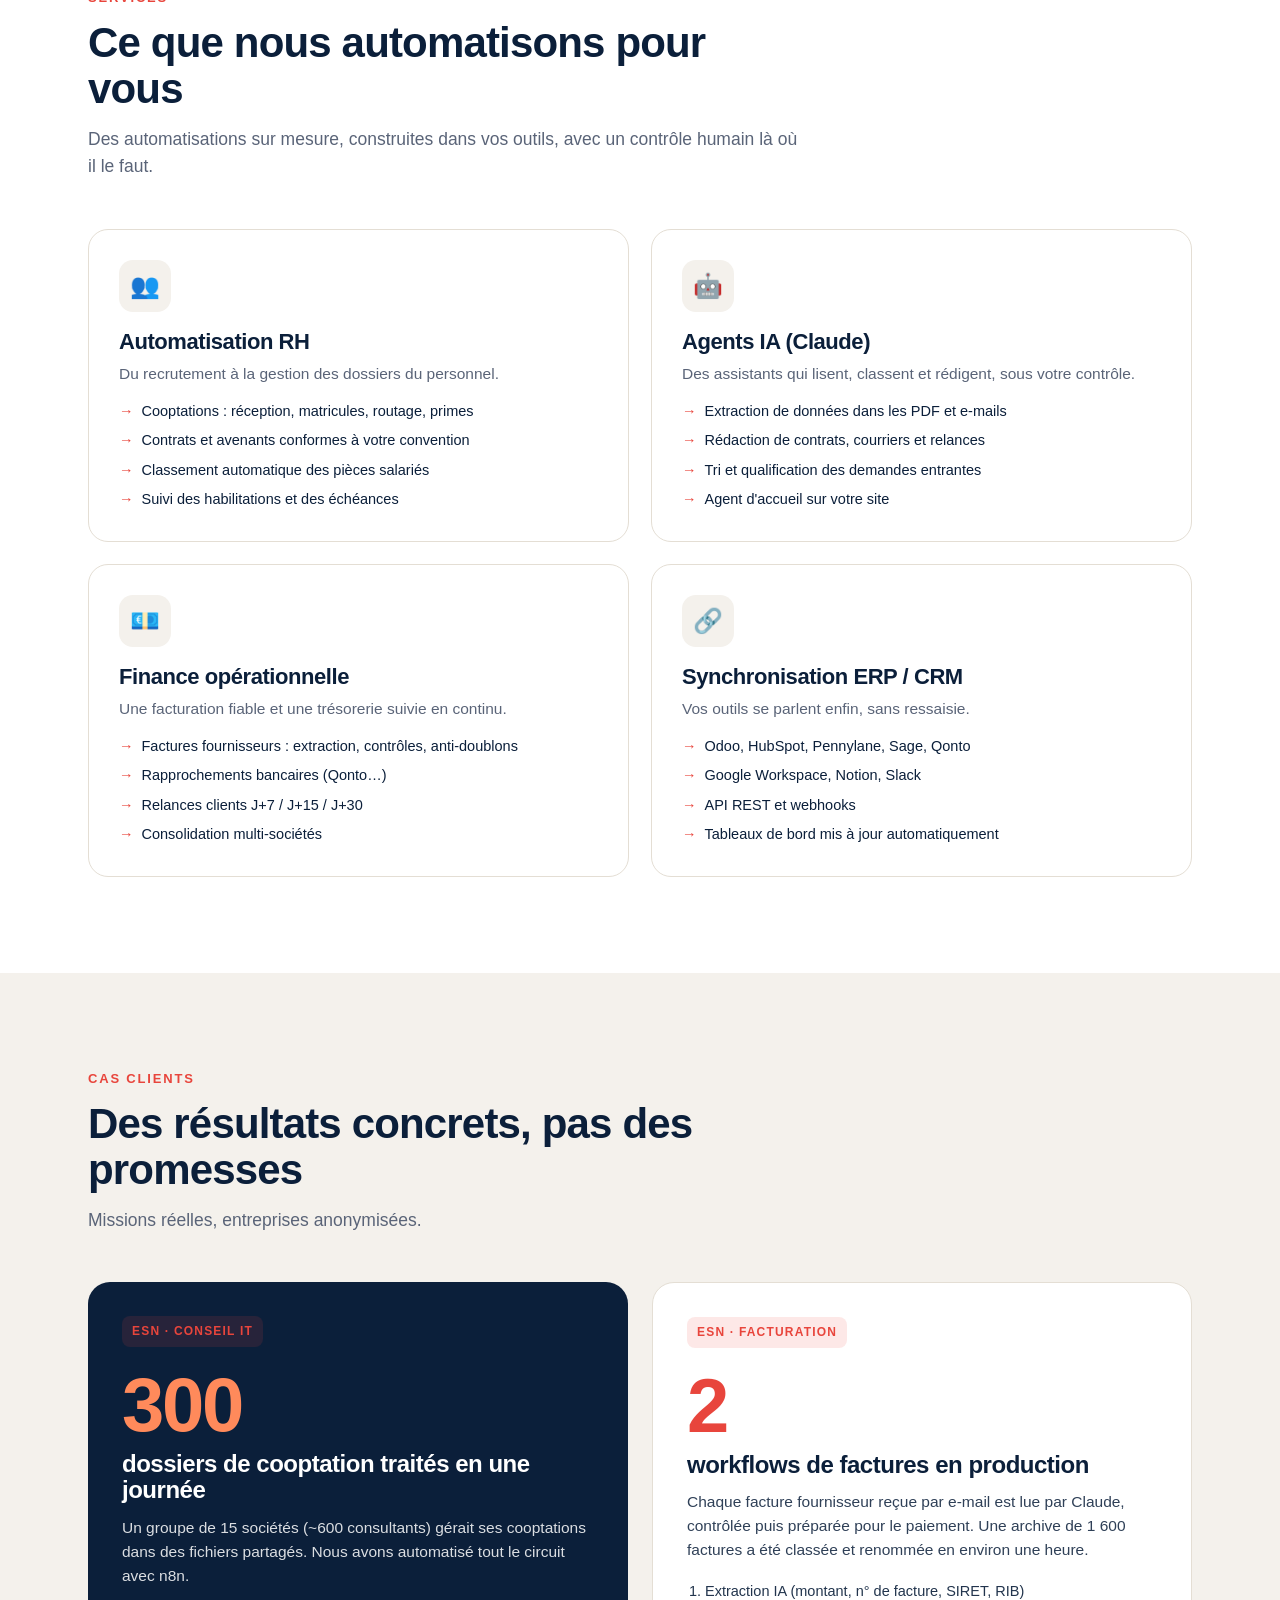
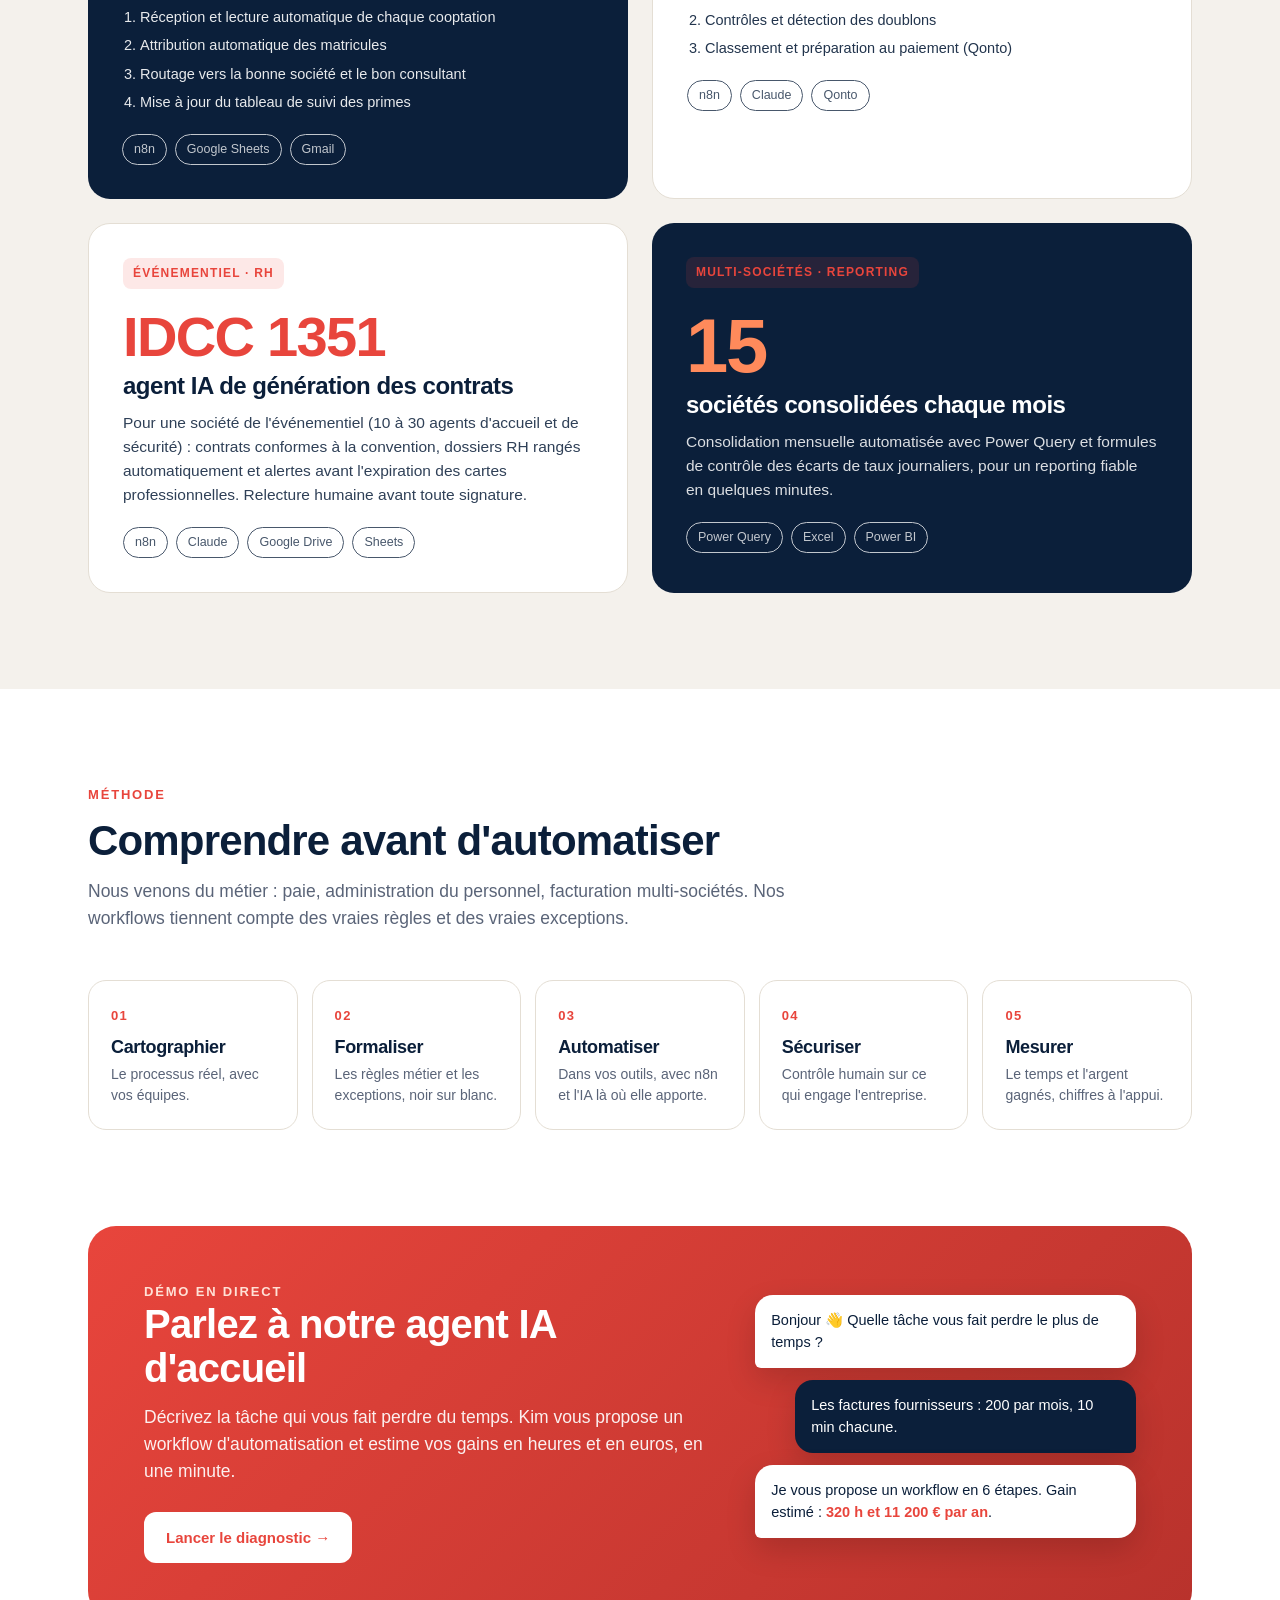
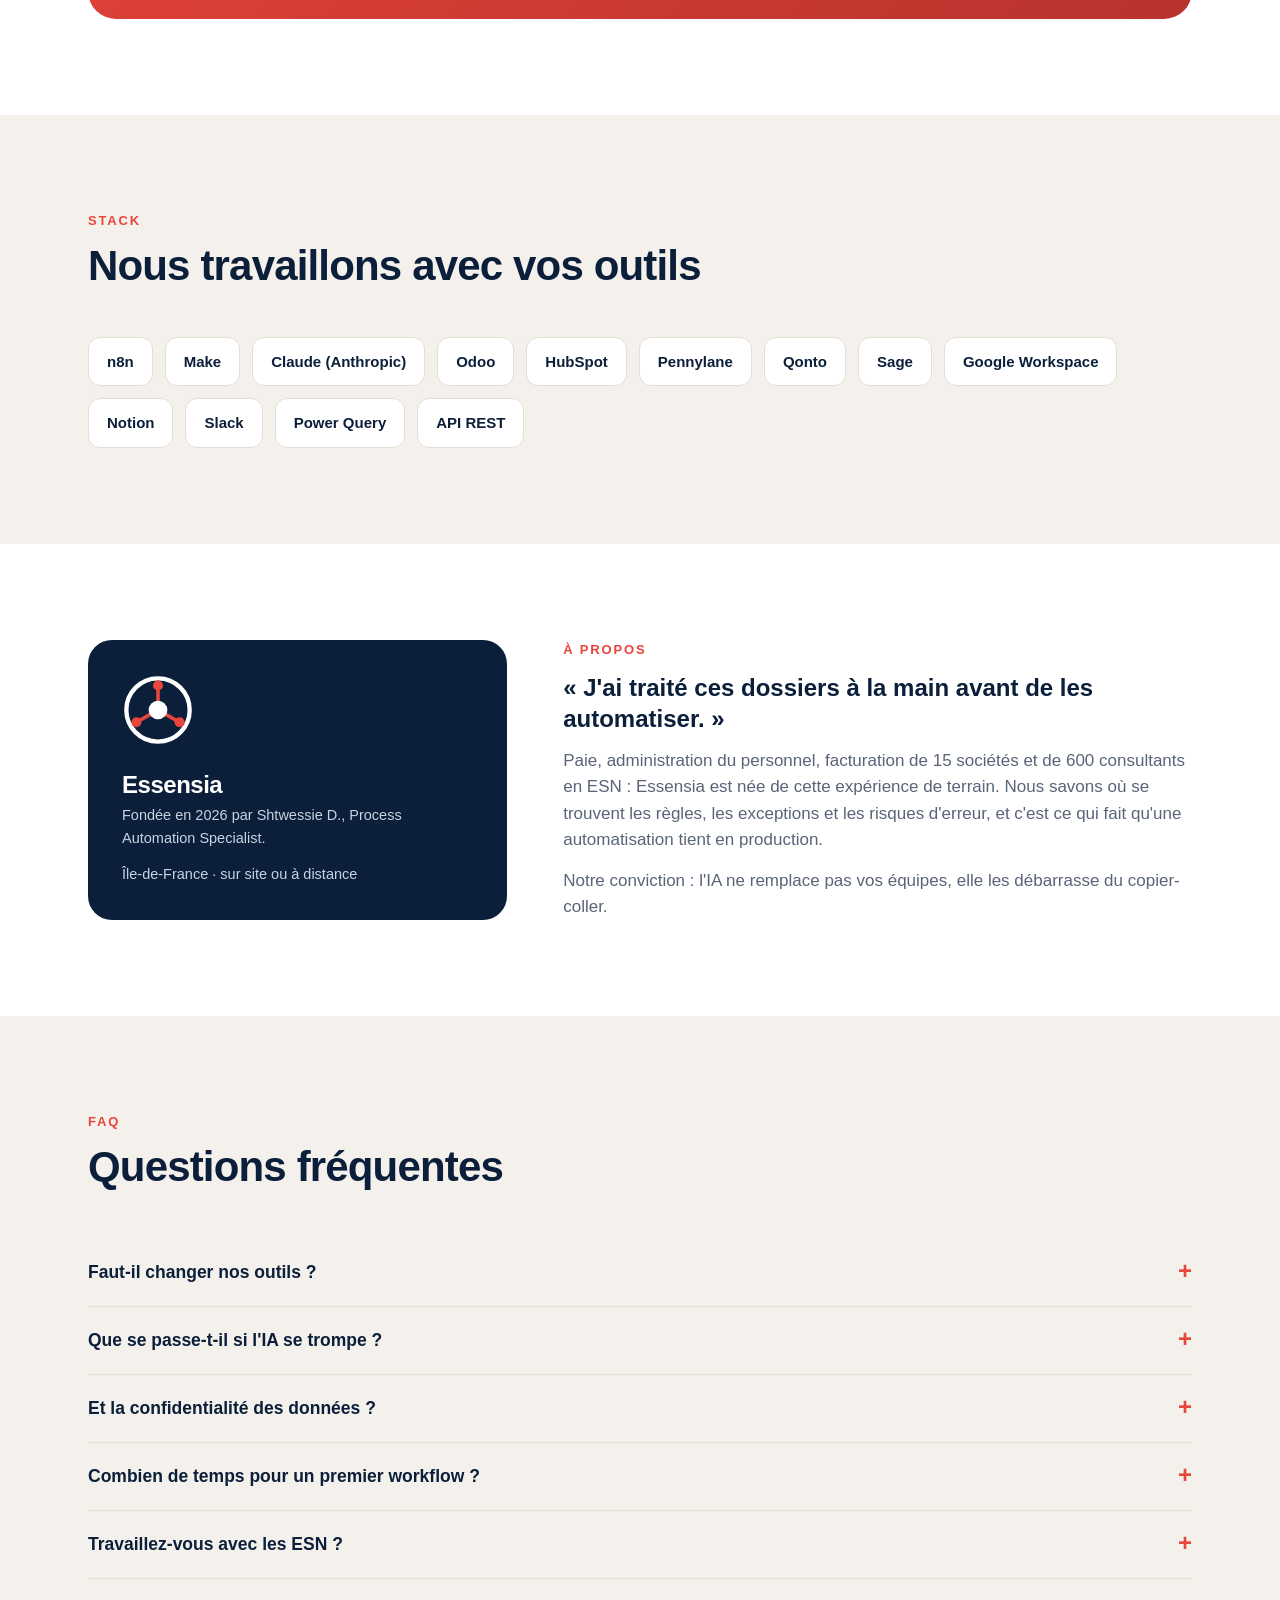
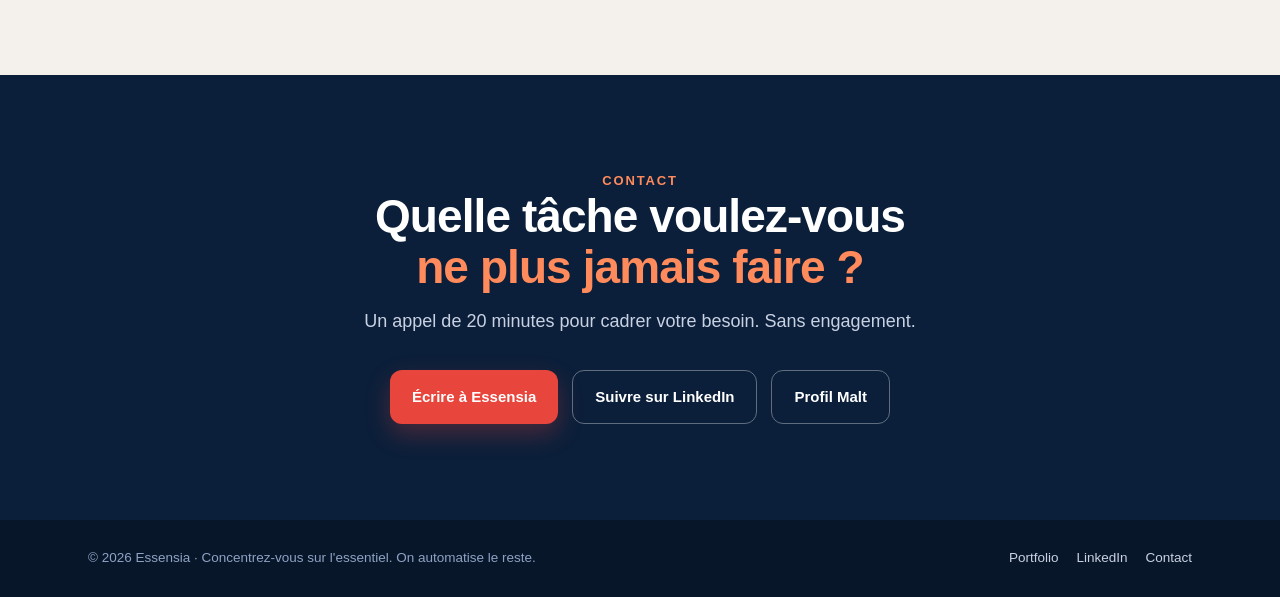
==== commit 2e9929d6: "Labo Essensia, portfolio Office Manager, mission d'été en événementiel Co-Authored-By: Claude Opus 5" ====
--- a/essensia/index.html
+++ b/essensia/index.html
@@ -154,7 +154,7 @@
 
 <nav><div class="wrap">
  <a class="logo" href="#top"><svg><use href="#nB"/></svg>essensia</a>
- <div class="links"><a href="#services">Services</a><a href="#cas">Cas clients</a><a href="#methode">Méthode</a><a href="#kim">Agent IA</a><a href="#faq">FAQ</a></div>
+ <div class="links"><a href="#services">Services</a><a href="#cas">Cas clients</a><a href="#methode">Méthode</a><a href="#kim">Agent IA</a><a href="labo/">Labo</a><a href="#faq">FAQ</a></div>
  <a class="btn p" href="#contact"><span class="lg">Parlons de vos process</span><span class="sm">Contact</span></a>
 </div></nav>
 
@@ -163,7 +163,7 @@
   <div class="kick" style="color:var(--peach)">Automatisation · Agents IA · ERP / CRM</div>
   <h1>Concentrez-vous sur l'essentiel.<br><span>On automatise le reste.</span></h1>
   <p class="lead">Essensia conçoit des workflows n8n et des agents IA (Claude) qui prennent en charge l'administratif, la RH et la finance des PME et des ESN : factures, contrats, cooptations, relances, reporting.</p>
-  <div class="cta"><a class="btn p" href="https://shtwessie.github.io/kim-os/" target="_blank" rel="noopener">Estimer mes gains en 1 min →</a><a class="btn s" href="#cas">Voir les cas clients</a></div>
+  <div class="cta"><a class="btn p" href="labo/">Construire mon automatisation →</a><a class="btn s" href="#cas">Voir les cas clients</a></div>
   <div class="trust"><div><b>300</b>dossiers traités en 1 jour</div><div><b>15</b>sociétés consolidées</div><div><b>1 600</b>factures classées en ~1 h</div></div>
  </div>
  <div class="flow" aria-label="Exemple de workflow">
@@ -202,7 +202,7 @@
  <div class="cases">
   <div class="case dark rv"><span class="tag">ESN · conseil IT</span><div class="big">300</div><h3>dossiers de cooptation traités en une journée</h3><p>Un groupe de 15 sociétés (~600 consultants) gérait ses cooptations dans des fichiers partagés. Nous avons automatisé tout le circuit avec n8n.</p><ol><li>Réception et lecture automatique de chaque cooptation</li><li>Attribution automatique des matricules</li><li>Routage vers la bonne société et le bon consultant</li><li>Mise à jour du tableau de suivi des primes</li></ol><div class="meta"><span>n8n</span><span>Google Sheets</span><span>Gmail</span></div></div>
   <div class="case light rv"><span class="tag">ESN · facturation</span><div class="big">2</div><h3>workflows de factures en production</h3><p>Chaque facture fournisseur reçue par e-mail est lue par Claude, contrôlée puis préparée pour le paiement. Une archive de 1 600 factures a été classée et renommée en environ une heure.</p><ol><li>Extraction IA (montant, n° de facture, SIRET, RIB)</li><li>Contrôles et détection des doublons</li><li>Classement et préparation au paiement (Qonto)</li></ol><div class="meta"><span>n8n</span><span>Claude</span><span>Qonto</span></div></div>
-  <div class="case light rv"><span class="tag">Sécurité privée · RH</span><div class="big" style="font-size:56px">IDCC 1351</div><h3>agent IA de génération des contrats</h3><p>Pour une PME de 10 à 30 agents : contrats conformes à la convention, dossiers RH rangés automatiquement et alertes avant l'expiration des cartes professionnelles. Relecture humaine avant toute signature.</p><div class="meta"><span>n8n</span><span>Claude</span><span>Google Drive</span><span>Sheets</span></div></div>
+  <div class="case light rv"><span class="tag">Événementiel · RH</span><div class="big" style="font-size:56px">IDCC 1351</div><h3>agent IA de génération des contrats</h3><p>Pour une société de l'événementiel (10 à 30 agents d'accueil et de sécurité) : contrats conformes à la convention, dossiers RH rangés automatiquement et alertes avant l'expiration des cartes professionnelles. Relecture humaine avant toute signature.</p><div class="meta"><span>n8n</span><span>Claude</span><span>Google Drive</span><span>Sheets</span></div></div>
   <div class="case dark rv"><span class="tag">Multi-sociétés · reporting</span><div class="big">15</div><h3>sociétés consolidées chaque mois</h3><p>Consolidation mensuelle automatisée avec Power Query et formules de contrôle des écarts de taux journaliers, pour un reporting fiable en quelques minutes.</p><div class="meta"><span>Power Query</span><span>Excel</span><span>Power BI</span></div></div>
  </div>
 </div></section>
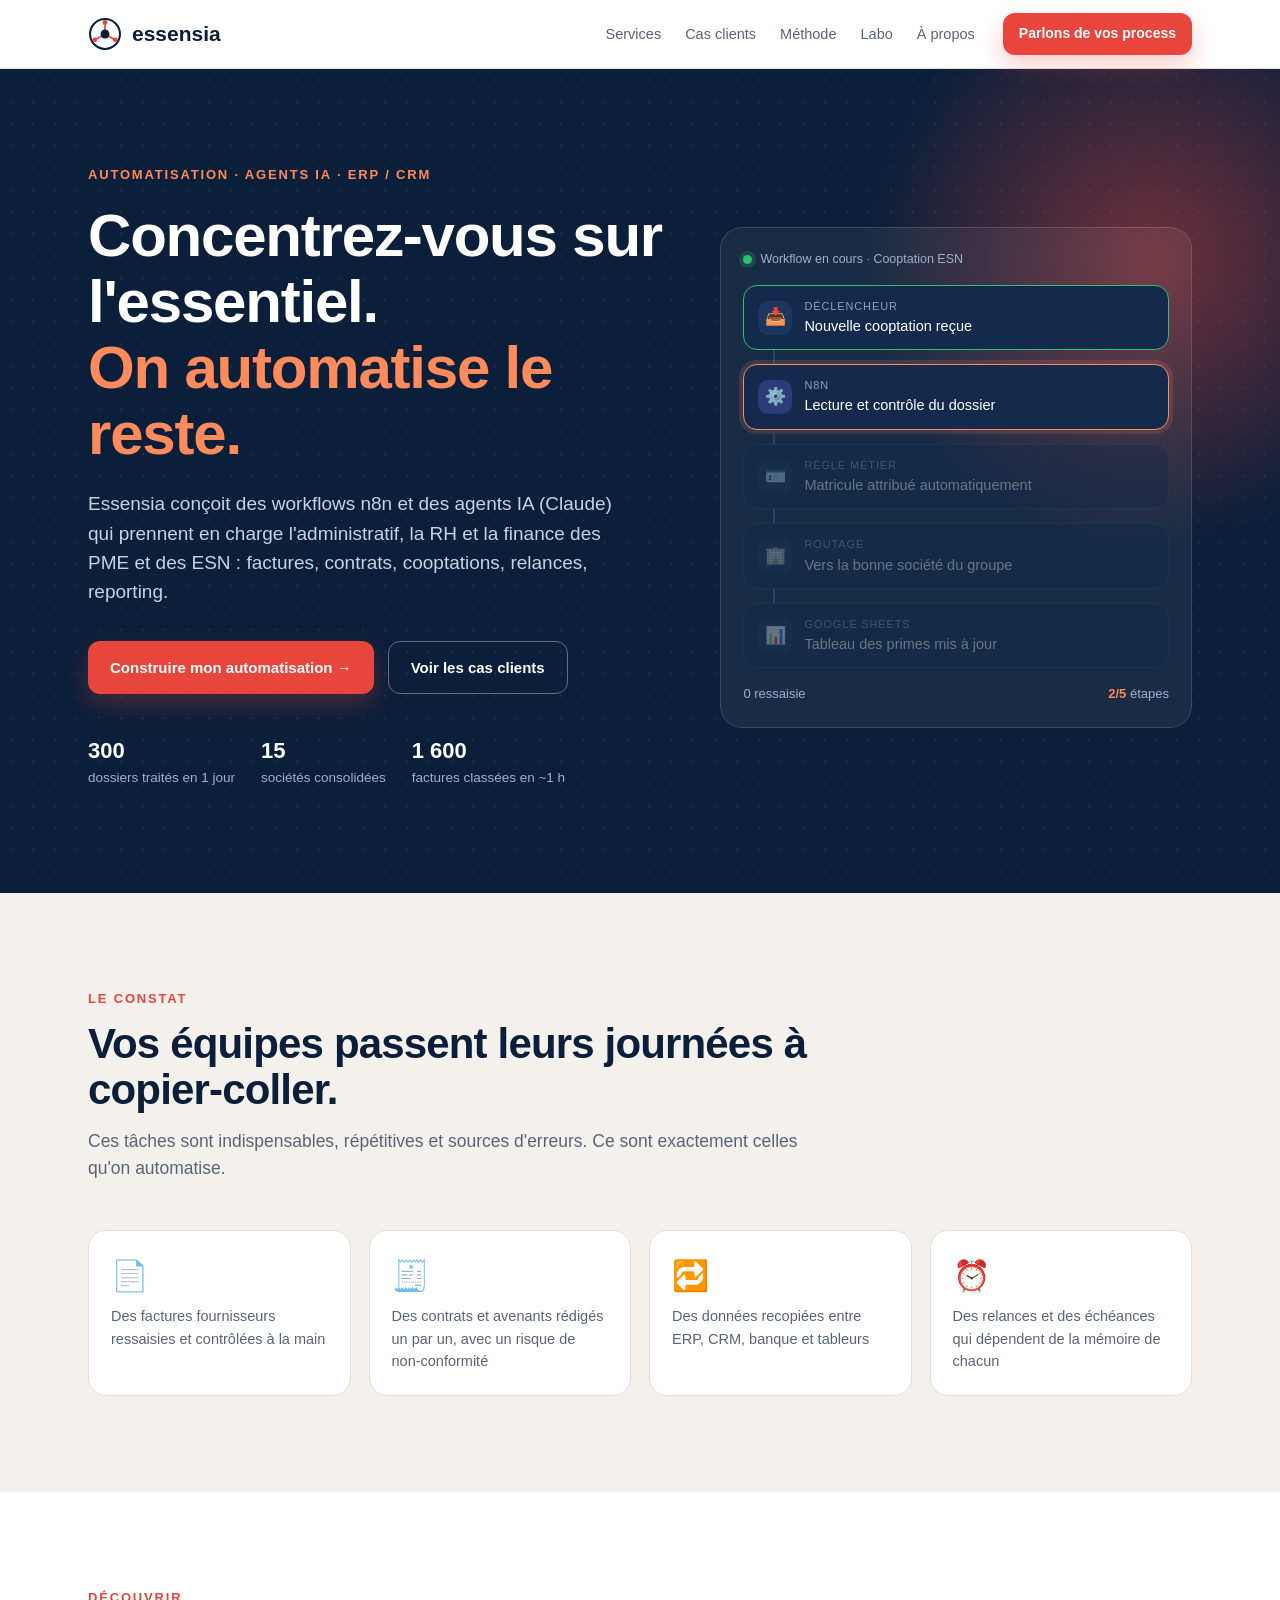
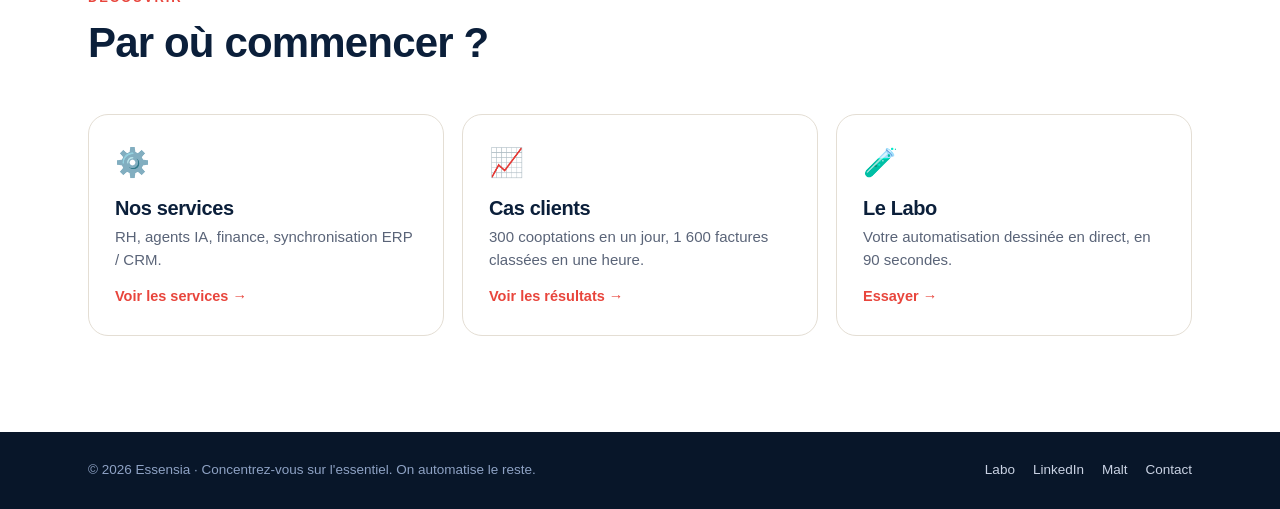
==== commit b10e8534: "Site Essensia en plusieurs pages, liens Malt et LinkedIn Essensia Co-Authored-By: Claude Opus 5.5 <n" ====
--- a/essensia/index.html
+++ b/essensia/index.html
@@ -9,161 +9,25 @@
 <meta property="og:description" content="Automatisation RH, facturation et intégrations ERP/CRM avec n8n et des agents IA.">
 <meta property="og:image" content="https://shtwessie.github.io/kim-os/assets/essensia-banniere-linkedin.png">
 <link rel="icon" href="data:image/svg+xml,%3Csvg xmlns='http://www.w3.org/2000/svg' viewBox='0 0 100 100'%3E%3Ccircle cx='50' cy='50' r='44' fill='white' stroke='%230B1F3A' stroke-width='8'/%3E%3Cpath d='M50 18 L50 40 M22 66 L41 55 M78 66 L59 55' stroke='%23E8453C' stroke-width='7' stroke-linecap='round'/%3E%3Ccircle cx='50' cy='50' r='13' fill='%230B1F3A'/%3E%3C/svg%3E">
-<style>
-:root{--navy:#0B1F3A;--navy2:#13305A;--coral:#E8453C;--peach:#FF8A5B;--lin:#F4F1EC;--ink:#0B1F3A;--muted:#5A6478;--line:#E4DED4;--ok:#2FBF71;--violet:#7C6CFF}
-*{box-sizing:border-box;margin:0;padding:0}
-html{scroll-behavior:smooth}
-body{font-family:"Inter","Inter Display",-apple-system,"Segoe UI",Roboto,sans-serif;color:var(--ink);background:#fff;line-height:1.55;-webkit-font-smoothing:antialiased}
-a{color:inherit}
-.wrap{max-width:1160px;margin:0 auto;padding:0 28px}
-h1,h2,h3{letter-spacing:-.02em;line-height:1.1}
-.kick{font-size:13px;font-weight:700;letter-spacing:.14em;text-transform:uppercase;color:var(--coral)}
-.btn{display:inline-flex;align-items:center;gap:10px;font-weight:600;font-size:15px;padding:14px 22px;border-radius:12px;text-decoration:none;transition:transform .15s,box-shadow .15s}
-.btn:hover{transform:translateY(-2px)}
-.btn.p{background:var(--coral);color:#fff;box-shadow:0 10px 24px rgba(232,69,60,.28)}
-.btn.s{border:1.5px solid rgba(255,255,255,.35);color:#fff}
-.btn.d{border:1.5px solid var(--navy);color:var(--navy)}
-/* nav */
-nav{position:sticky;top:0;z-index:50;background:rgba(255,255,255,.88);backdrop-filter:blur(12px);border-bottom:1px solid var(--line)}
-nav .wrap{display:flex;align-items:center;gap:28px;height:68px}
-.logo{display:flex;align-items:center;gap:10px;font-weight:700;font-size:21px;text-decoration:none;color:var(--navy)}
-.logo svg{width:34px;height:34px}
-nav .links{display:flex;gap:24px;margin-left:auto;font-size:14.5px;font-weight:500}
-nav .links a{text-decoration:none;color:var(--muted)}
-nav .links a:hover{color:var(--navy)}
-nav .btn{padding:10px 16px;font-size:14px;white-space:nowrap}
-nav .sm{display:none}
-/* hero */
-.hero{background:var(--navy);color:#fff;position:relative;overflow:hidden}
-.hero:before{content:"";position:absolute;inset:0;background-image:radial-gradient(rgba(255,255,255,.07) 1.2px,transparent 1.2px);background-size:22px 22px}
-.hero:after{content:"";position:absolute;right:-180px;top:-120px;width:620px;height:620px;border-radius:50%;background:radial-gradient(circle,rgba(232,69,60,.45),transparent 65%)}
-.hero .wrap{position:relative;z-index:1;display:grid;grid-template-columns:1.1fr .9fr;gap:56px;align-items:center;padding-top:96px;padding-bottom:104px}
-.hero h1{font-size:60px;font-weight:800;margin:18px 0 22px}
-.hero h1 span{color:var(--peach)}
-.hero p.lead{font-size:19px;color:#C9D2E3;max-width:540px}
-.hero .cta{display:flex;gap:14px;margin-top:34px;flex-wrap:wrap}
-.hero .trust{display:flex;gap:26px;margin-top:40px;color:#9FB0CC;font-size:13.5px;flex-wrap:wrap}
-.hero .trust b{color:#fff;font-size:22px;display:block}
-/* hero workflow card */
-.flow{background:rgba(255,255,255,.06);border:1px solid rgba(255,255,255,.14);border-radius:22px;padding:22px;backdrop-filter:blur(6px)}
-.flow .top{display:flex;align-items:center;gap:8px;font-size:12.5px;color:#9FB0CC;margin-bottom:16px}
-.flow .top i{width:9px;height:9px;border-radius:50%;background:var(--ok);box-shadow:0 0 0 4px rgba(47,191,113,.2)}
-.node{display:flex;align-items:center;gap:12px;background:#132A4C;border:1.5px solid #2A4268;border-radius:14px;padding:12px 14px;font-size:14.5px;opacity:.35;transition:all .35s}
-.node small{display:block;font-size:11px;letter-spacing:.08em;text-transform:uppercase;color:#8EA2C4}
-.node .ic{width:34px;height:34px;border-radius:10px;display:grid;place-items:center;background:#1C365E;font-size:17px;flex:none}
-.node.on{opacity:1;border-color:var(--peach);box-shadow:0 0 0 4px rgba(255,138,91,.15)}
-.node.done{opacity:1;border-color:var(--ok)}
-.node.ia .ic{background:rgba(124,108,255,.25)}
-.link{width:2px;height:14px;background:#2A4268;margin:0 0 0 30px}
-.flow .res{margin-top:16px;display:flex;justify-content:space-between;font-size:13px;color:#9FB0CC}
-.flow .res b{color:var(--peach)}
-/* sections */
-section{padding:96px 0}
-.sh{max-width:720px;margin-bottom:48px}
-.sh h2{font-size:42px;font-weight:800;margin-top:12px}
-.sh p{color:var(--muted);font-size:17.5px;margin-top:14px}
-.lin{background:var(--lin)}
-/* pains */
-.pains{display:grid;grid-template-columns:repeat(4,1fr);gap:18px}
-.pain{background:#fff;border:1px solid var(--line);border-radius:18px;padding:22px}
-.pain b{display:block;font-size:30px;font-weight:800;color:var(--coral)}
-.pain p{font-size:14.5px;color:var(--muted);margin-top:6px}
-/* services */
-.grid3{display:grid;grid-template-columns:repeat(2,1fr);gap:22px}
-.svc{border:1px solid var(--line);border-radius:20px;padding:30px;background:#fff;transition:box-shadow .2s,transform .2s}
-.svc:hover{box-shadow:0 18px 40px rgba(11,31,58,.08);transform:translateY(-3px)}
-.svc .ic{width:52px;height:52px;border-radius:14px;display:grid;place-items:center;font-size:24px;background:var(--lin);margin-bottom:18px}
-.svc h3{font-size:22px}
-.svc p{color:var(--muted);margin-top:8px;font-size:15.5px}
-.svc ul{margin-top:14px;list-style:none;display:grid;gap:7px;font-size:14.5px}
-.svc li:before{content:"→";color:var(--coral);font-weight:700;margin-right:8px}
-/* cases */
-.cases{display:grid;grid-template-columns:1fr 1fr;gap:24px}
-.case{border-radius:22px;padding:34px;position:relative;overflow:hidden}
-.case.dark{background:var(--navy);color:#fff}
-.case.light{background:#fff;border:1px solid var(--line)}
-.case .tag{display:inline-block;font-size:12px;font-weight:700;letter-spacing:.1em;text-transform:uppercase;padding:6px 10px;border-radius:8px;background:rgba(232,69,60,.12);color:var(--coral)}
-.case .big{font-size:76px;font-weight:800;letter-spacing:-.03em;line-height:1;margin-top:20px;color:var(--peach)}
-.case.light .big{color:var(--coral)}
-.case h3{font-size:24px;margin-top:8px}
-.case p{margin-top:12px;font-size:15.5px;opacity:.85}
-.case ol{margin:18px 0 0 18px;font-size:14.5px;display:grid;gap:6px;opacity:.9}
-.case .meta{display:flex;gap:8px;flex-wrap:wrap;margin-top:20px}
-.case .meta span{font-size:12.5px;border:1px solid currentColor;border-radius:999px;padding:5px 11px;opacity:.75}
-/* method */
-.steps{display:grid;grid-template-columns:repeat(5,1fr);gap:14px;counter-reset:s}
-.step{background:#fff;border:1px solid var(--line);border-radius:18px;padding:22px;position:relative}
-.step:before{counter-increment:s;content:"0" counter(s);font-weight:800;font-size:13px;color:var(--coral);letter-spacing:.1em}
-.step h3{font-size:18px;margin-top:10px}
-.step p{font-size:14px;color:var(--muted);margin-top:6px}
-/* kim */
-.kim{background:linear-gradient(135deg,var(--coral),#B8322C);color:#fff;border-radius:28px;padding:56px;display:grid;grid-template-columns:1.2fr .8fr;gap:40px;align-items:center;position:relative;overflow:hidden}
-.kim h2{font-size:40px;font-weight:800}
-.kim p{font-size:17.5px;opacity:.92;margin-top:14px}
-.kim .btn{background:#fff;color:var(--coral);margin-top:26px}
-.bub{background:#fff;color:var(--ink);border-radius:18px 18px 18px 6px;padding:14px 16px;font-size:14.5px;box-shadow:0 12px 30px rgba(0,0,0,.15);margin-bottom:12px}
-.bub.u{background:var(--navy);color:#fff;border-radius:18px 18px 6px 18px;margin-left:40px}
-.bub b{color:var(--coral)}
-/* stack */
-.stack{display:flex;flex-wrap:wrap;gap:12px}
-.stack span{border:1px solid var(--line);background:#fff;border-radius:12px;padding:12px 18px;font-weight:600;font-size:15px}
-/* about */
-.about{display:grid;grid-template-columns:.8fr 1.2fr;gap:56px;align-items:center}
-.about .card{background:var(--navy);color:#fff;border-radius:24px;padding:34px}
-.about .card svg{width:72px;height:72px}
-.about .card h3{font-size:24px;margin-top:18px}
-.about .card p{color:#C9D2E3;font-size:14.5px;margin-top:6px}
-.about .txt p{color:var(--muted);font-size:17px;margin-top:14px}
-.about .txt p:first-of-type{margin-top:0}
-/* faq */
-details{border-bottom:1px solid var(--line);padding:20px 0}
-summary{cursor:pointer;font-weight:600;font-size:17.5px;list-style:none;display:flex;justify-content:space-between}
-summary:after{content:"+";color:var(--coral);font-size:24px;line-height:1}
-details[open] summary:after{content:"–"}
-details p{color:var(--muted);margin-top:10px;max-width:780px}
-/* contact */
-.contact{background:var(--navy);color:#fff;text-align:center;padding:96px 0;position:relative;overflow:hidden}
-.contact h2{font-size:46px;font-weight:800}
-.contact h2 span{color:var(--peach)}
-.contact p{color:#C9D2E3;font-size:18px;margin:16px auto 0;max-width:620px}
-.contact .cta{display:flex;justify-content:center;gap:14px;margin-top:34px;flex-wrap:wrap}
-footer{background:#081629;color:#8EA2C4;font-size:13.5px;padding:28px 0}
-footer .wrap{display:flex;justify-content:space-between;gap:16px;flex-wrap:wrap}
-footer a{color:#C9D2E3;text-decoration:none;margin-left:18px}
-.rv{opacity:0;transform:translateY(18px);transition:opacity .6s,transform .6s}
-.rv.in{opacity:1;transform:none}
-@media (max-width:960px){
- .hero .wrap,.cases,.kim,.about{grid-template-columns:1fr}
- .hero h1{font-size:42px}
- .pains{grid-template-columns:1fr 1fr}
- .grid3{grid-template-columns:1fr}
- .steps{grid-template-columns:1fr 1fr}
- nav .links{display:none}
- nav .btn{margin-left:auto}
- nav .lg{display:none} nav .sm{display:inline}
- .sh h2,.kim h2{font-size:32px}
- .contact h2{font-size:34px}
- .kim{padding:36px}
-}
-</style>
+<link rel="stylesheet" href="style.css">
 </head>
 <body>
 <svg width="0" height="0" style="position:absolute" aria-hidden="true"><defs>
 <symbol id="nB" viewBox="0 0 100 100"><circle cx="50" cy="50" r="44" fill="none" stroke="currentColor" stroke-width="6"/><g stroke="#E8453C" stroke-width="5" stroke-linecap="round"><path d="M50 18 L50 40 M22 66 L41 55 M78 66 L59 55"/></g><circle cx="50" cy="16" r="7" fill="#E8453C"/><circle cx="20" cy="67" r="7" fill="#E8453C"/><circle cx="80" cy="67" r="7" fill="#E8453C"/><circle cx="50" cy="50" r="13" fill="currentColor"/></symbol>
 </defs></svg>
-
 <nav><div class="wrap">
- <a class="logo" href="#top"><svg><use href="#nB"/></svg>essensia</a>
- <div class="links"><a href="#services">Services</a><a href="#cas">Cas clients</a><a href="#methode">Méthode</a><a href="#kim">Agent IA</a><a href="labo/">Labo</a><a href="#faq">FAQ</a></div>
- <a class="btn p" href="#contact"><span class="lg">Parlons de vos process</span><span class="sm">Contact</span></a>
+ <a class="logo" href="index.html"><svg><use href="#nB"/></svg>essensia</a>
+ <div class="links"><a href="services.html">Services</a><a href="cas-clients.html">Cas clients</a><a href="methode.html">Méthode</a><a href="labo/">Labo</a><a href="a-propos.html">À propos</a></div>
+ <a class="btn p" href="contact.html"><span class="lg">Parlons de vos process</span><span class="sm">Contact</span></a>
 </div></nav>
-
+<div class="tabbar"><a href="index.html" class="on">Accueil</a><a href="services.html">Services</a><a href="cas-clients.html">Cas clients</a><a href="methode.html">Méthode</a><a href="labo/">Labo</a><a href="a-propos.html">À propos</a><a href="contact.html">Contact</a></div>
+<main>
 <header class="hero" id="top"><div class="wrap">
  <div>
   <div class="kick" style="color:var(--peach)">Automatisation · Agents IA · ERP / CRM</div>
   <h1>Concentrez-vous sur l'essentiel.<br><span>On automatise le reste.</span></h1>
   <p class="lead">Essensia conçoit des workflows n8n et des agents IA (Claude) qui prennent en charge l'administratif, la RH et la finance des PME et des ESN : factures, contrats, cooptations, relances, reporting.</p>
-  <div class="cta"><a class="btn p" href="labo/">Construire mon automatisation →</a><a class="btn s" href="#cas">Voir les cas clients</a></div>
+  <div class="cta"><a class="btn p" href="labo/">Construire mon automatisation →</a><a class="btn s" href="cas-clients.html">Voir les cas clients</a></div>
   <div class="trust"><div><b>300</b>dossiers traités en 1 jour</div><div><b>15</b>sociétés consolidées</div><div><b>1 600</b>factures classées en ~1 h</div></div>
  </div>
  <div class="flow" aria-label="Exemple de workflow">
@@ -176,7 +40,6 @@
   <div class="res"><span>0 ressaisie</span><span id="flowT"><b>…</b></span></div>
  </div>
 </div></header>
-
 <section class="lin"><div class="wrap">
  <div class="sh rv"><div class="kick">Le constat</div><h2>Vos équipes passent leurs journées à copier-coller.</h2><p>Ces tâches sont indispensables, répétitives et sources d'erreurs. Ce sont exactement celles qu'on automatise.</p></div>
  <div class="pains rv">
@@ -186,79 +49,19 @@
   <div class="pain"><b>⏰</b><p>Des relances et des échéances qui dépendent de la mémoire de chacun</p></div>
  </div>
 </div></section>
-
-<section id="services"><div class="wrap">
- <div class="sh rv"><div class="kick">Services</div><h2>Ce que nous automatisons pour vous</h2><p>Des automatisations sur mesure, construites dans vos outils, avec un contrôle humain là où il le faut.</p></div>
- <div class="grid3">
-  <div class="svc rv"><div class="ic">👥</div><h3>Automatisation RH</h3><p>Du recrutement à la gestion des dossiers du personnel.</p><ul><li>Cooptations : réception, matricules, routage, primes</li><li>Contrats et avenants conformes à votre convention</li><li>Classement automatique des pièces salariés</li><li>Suivi des habilitations et des échéances</li></ul></div>
-  <div class="svc rv"><div class="ic">🤖</div><h3>Agents IA (Claude)</h3><p>Des assistants qui lisent, classent et rédigent, sous votre contrôle.</p><ul><li>Extraction de données dans les PDF et e-mails</li><li>Rédaction de contrats, courriers et relances</li><li>Tri et qualification des demandes entrantes</li><li>Agent d'accueil sur votre site</li></ul></div>
-  <div class="svc rv"><div class="ic">💶</div><h3>Finance opérationnelle</h3><p>Une facturation fiable et une trésorerie suivie en continu.</p><ul><li>Factures fournisseurs : extraction, contrôles, anti-doublons</li><li>Rapprochements bancaires (Qonto…)</li><li>Relances clients J+7 / J+15 / J+30</li><li>Consolidation multi-sociétés</li></ul></div>
-  <div class="svc rv"><div class="ic">🔗</div><h3>Synchronisation ERP / CRM</h3><p>Vos outils se parlent enfin, sans ressaisie.</p><ul><li>Odoo, HubSpot, Pennylane, Sage, Qonto</li><li>Google Workspace, Notion, Slack</li><li>API REST et webhooks</li><li>Tableaux de bord mis à jour automatiquement</li></ul></div>
+<section><div class="wrap">
+ <div class="sh rv"><div class="kick">Découvrir</div><h2>Par où commencer ?</h2></div>
+ <div class="tiles rv">
+  <a class="tile" href="services.html"><div class="ic">⚙️</div><h3>Nos services</h3><p>RH, agents IA, finance, synchronisation ERP / CRM.</p><span>Voir les services →</span></a>
+  <a class="tile" href="cas-clients.html"><div class="ic">📈</div><h3>Cas clients</h3><p>300 cooptations en un jour, 1 600 factures classées en une heure.</p><span>Voir les résultats →</span></a>
+  <a class="tile" href="labo/"><div class="ic">🧪</div><h3>Le Labo</h3><p>Votre automatisation dessinée en direct, en 90 secondes.</p><span>Essayer →</span></a>
  </div>
 </div></section>
-
-<section class="lin" id="cas"><div class="wrap">
- <div class="sh rv"><div class="kick">Cas clients</div><h2>Des résultats concrets, pas des promesses</h2><p>Missions réelles, entreprises anonymisées.</p></div>
- <div class="cases">
-  <div class="case dark rv"><span class="tag">ESN · conseil IT</span><div class="big">300</div><h3>dossiers de cooptation traités en une journée</h3><p>Un groupe de 15 sociétés (~600 consultants) gérait ses cooptations dans des fichiers partagés. Nous avons automatisé tout le circuit avec n8n.</p><ol><li>Réception et lecture automatique de chaque cooptation</li><li>Attribution automatique des matricules</li><li>Routage vers la bonne société et le bon consultant</li><li>Mise à jour du tableau de suivi des primes</li></ol><div class="meta"><span>n8n</span><span>Google Sheets</span><span>Gmail</span></div></div>
-  <div class="case light rv"><span class="tag">ESN · facturation</span><div class="big">2</div><h3>workflows de factures en production</h3><p>Chaque facture fournisseur reçue par e-mail est lue par Claude, contrôlée puis préparée pour le paiement. Une archive de 1 600 factures a été classée et renommée en environ une heure.</p><ol><li>Extraction IA (montant, n° de facture, SIRET, RIB)</li><li>Contrôles et détection des doublons</li><li>Classement et préparation au paiement (Qonto)</li></ol><div class="meta"><span>n8n</span><span>Claude</span><span>Qonto</span></div></div>
-  <div class="case light rv"><span class="tag">Événementiel · RH</span><div class="big" style="font-size:56px">IDCC 1351</div><h3>agent IA de génération des contrats</h3><p>Pour une société de l'événementiel (10 à 30 agents d'accueil et de sécurité) : contrats conformes à la convention, dossiers RH rangés automatiquement et alertes avant l'expiration des cartes professionnelles. Relecture humaine avant toute signature.</p><div class="meta"><span>n8n</span><span>Claude</span><span>Google Drive</span><span>Sheets</span></div></div>
-  <div class="case dark rv"><span class="tag">Multi-sociétés · reporting</span><div class="big">15</div><h3>sociétés consolidées chaque mois</h3><p>Consolidation mensuelle automatisée avec Power Query et formules de contrôle des écarts de taux journaliers, pour un reporting fiable en quelques minutes.</p><div class="meta"><span>Power Query</span><span>Excel</span><span>Power BI</span></div></div>
- </div>
-</div></section>
-
-<section id="methode"><div class="wrap">
- <div class="sh rv"><div class="kick">Méthode</div><h2>Comprendre avant d'automatiser</h2><p>Nous venons du métier : paie, administration du personnel, facturation multi-sociétés. Nos workflows tiennent compte des vraies règles et des vraies exceptions.</p></div>
- <div class="steps rv">
-  <div class="step"><h3>Cartographier</h3><p>Le processus réel, avec vos équipes.</p></div>
-  <div class="step"><h3>Formaliser</h3><p>Les règles métier et les exceptions, noir sur blanc.</p></div>
-  <div class="step"><h3>Automatiser</h3><p>Dans vos outils, avec n8n et l'IA là où elle apporte.</p></div>
-  <div class="step"><h3>Sécuriser</h3><p>Contrôle humain sur ce qui engage l'entreprise.</p></div>
-  <div class="step"><h3>Mesurer</h3><p>Le temps et l'argent gagnés, chiffres à l'appui.</p></div>
- </div>
-</div></section>
-
-<section id="kim" style="padding-top:0"><div class="wrap">
- <div class="kim rv">
-  <div><div class="kick" style="color:#FFE1D6">Démo en direct</div><h2>Parlez à notre agent IA d'accueil</h2><p>Décrivez la tâche qui vous fait perdre du temps. Kim vous propose un workflow d'automatisation et estime vos gains en heures et en euros, en une minute.</p><a class="btn" href="https://shtwessie.github.io/kim-os/" target="_blank" rel="noopener">Lancer le diagnostic →</a></div>
-  <div><div class="bub">Bonjour 👋 Quelle tâche vous fait perdre le plus de temps ?</div><div class="bub u">Les factures fournisseurs : 200 par mois, 10 min chacune.</div><div class="bub">Je vous propose un workflow en 6 étapes. Gain estimé : <b>320 h et 11 200 € par an</b>.</div></div>
- </div>
-</div></section>
-
-<section class="lin"><div class="wrap">
- <div class="sh rv"><div class="kick">Stack</div><h2>Nous travaillons avec vos outils</h2></div>
- <div class="stack rv"><span>n8n</span><span>Make</span><span>Claude (Anthropic)</span><span>Odoo</span><span>HubSpot</span><span>Pennylane</span><span>Qonto</span><span>Sage</span><span>Google Workspace</span><span>Notion</span><span>Slack</span><span>Power Query</span><span>API REST</span></div>
-</div></section>
-
-<section><div class="wrap about">
- <div class="card rv"><svg style="color:#fff"><use href="#nB"/></svg><h3>Essensia</h3><p>Fondée en 2026 par Shtwessie D., Process Automation Specialist.</p><p style="margin-top:14px">Île-de-France · sur site ou à distance</p></div>
- <div class="txt rv"><div class="kick">À propos</div>
-  <p style="margin-top:12px;color:var(--ink);font-size:24px;font-weight:700;line-height:1.3">« J'ai traité ces dossiers à la main avant de les automatiser. »</p>
-  <p>Paie, administration du personnel, facturation de 15 sociétés et de 600 consultants en ESN : Essensia est née de cette expérience de terrain. Nous savons où se trouvent les règles, les exceptions et les risques d'erreur, et c'est ce qui fait qu'une automatisation tient en production.</p>
-  <p>Notre conviction : l'IA ne remplace pas vos équipes, elle les débarrasse du copier-coller.</p></div>
-</div></section>
-
-<section class="lin" id="faq"><div class="wrap">
- <div class="sh rv"><div class="kick">FAQ</div><h2>Questions fréquentes</h2></div>
- <details><summary>Faut-il changer nos outils ?</summary><p>Non. Nous automatisons à partir de ce que vous utilisez déjà (Google Workspace, Microsoft 365, votre ERP, votre CRM, votre banque).</p></details>
- <details><summary>Que se passe-t-il si l'IA se trompe ?</summary><p>Les décisions qui engagent l'entreprise (contrats, paiements) passent toujours par une validation humaine. Les cas ambigus sont signalés plutôt que traités en silence.</p></details>
- <details><summary>Et la confidentialité des données ?</summary><p>Les workflows tournent dans vos outils, avec des accès limités au strict nécessaire. Chaque automatisation est documentée.</p></details>
- <details><summary>Combien de temps pour un premier workflow ?</summary><p>Cela dépend du périmètre. Un premier appel de 20 minutes permet de cadrer le besoin et de vous proposer un chiffrage précis.</p></details>
- <details><summary>Travaillez-vous avec les ESN ?</summary><p>Oui, c'est notre terrain d'origine : cooptations, primes, facturation multi-sociétés, contrôle des CRA, réponses types sur les boîtes partagées.</p></details>
-</div></section>
-
-<section class="contact" id="contact"><div class="wrap">
- <div class="kick" style="color:var(--peach)">Contact</div>
- <h2>Quelle tâche voulez-vous<br><span>ne plus jamais faire ?</span></h2>
- <p>Un appel de 20 minutes pour cadrer votre besoin. Sans engagement.</p>
- <div class="cta"><a class="btn p" href="mailto:Shtwessiedumay@icloud.com?subject=Essensia%20%C2%B7%20Automatisation%20de%20mes%20process">Écrire à Essensia</a><a class="btn s" href="https://www.linkedin.com/company/essensia-automatisation/" target="_blank" rel="noopener">Suivre sur LinkedIn</a><a class="btn s" href="https://www.malt.fr/profile/shtwessiedumay" target="_blank" rel="noopener">Profil Malt</a></div>
-</div></section>
-
-<footer><div class="wrap"><span>© 2026 Essensia · Concentrez-vous sur l'essentiel. On automatise le reste.</span><span><a href="https://shtwessie.github.io/kim-os/">Portfolio</a><a href="https://www.linkedin.com/company/essensia-automatisation/">LinkedIn</a><a href="mailto:Shtwessiedumay@icloud.com">Contact</a></span></div></footer>
-
+</main>
+<footer><div class="wrap"><span>© 2026 Essensia · Concentrez-vous sur l'essentiel. On automatise le reste.</span><span><a href="labo/">Labo</a><a href="https://www.linkedin.com/company/essensia-automatisation/" target="_blank" rel="noopener">LinkedIn</a><a href="https://www.malt.fr/profile/essensiacom" target="_blank" rel="noopener">Malt</a><a href="contact.html">Contact</a></span></div></footer>
 <script>
 // Animation du workflow
-(function(){const n=[...document.querySelectorAll('.flow .node')],t=document.getElementById('flowT');let i=0;
+(function(){const n=[...document.querySelectorAll('.flow .node')],t=document.getElementById('flowT');if(!t)return;let i=0;
  function tick(){ if(i<n.length){ n.forEach((x,k)=>{x.classList.toggle('on',k===i);x.classList.toggle('done',k<i);}); t.innerHTML='<b>'+(i+1)+'/'+n.length+'</b> étapes'; i++; setTimeout(tick,900);} else { n.forEach(x=>{x.classList.remove('on');x.classList.add('done')}); t.innerHTML='<b>✓ Terminé en 4,2 s</b>'; setTimeout(()=>{n.forEach(x=>x.classList.remove('done'));i=0;tick();},3200);} }
  tick();})();
 // Apparition au défilement
--- a/essensia/style.css
+++ b/essensia/style.css
@@ -0,0 +1,165 @@
+:root{--navy:#0B1F3A;--navy2:#13305A;--coral:#E8453C;--peach:#FF8A5B;--lin:#F4F1EC;--ink:#0B1F3A;--muted:#5A6478;--line:#E4DED4;--ok:#2FBF71;--violet:#7C6CFF}
+*{box-sizing:border-box;margin:0;padding:0}
+html{scroll-behavior:smooth}
+body{font-family:"Inter","Inter Display",-apple-system,"Segoe UI",Roboto,sans-serif;color:var(--ink);background:#fff;line-height:1.55;-webkit-font-smoothing:antialiased}
+a{color:inherit}
+.wrap{max-width:1160px;margin:0 auto;padding:0 28px}
+h1,h2,h3{letter-spacing:-.02em;line-height:1.1}
+.kick{font-size:13px;font-weight:700;letter-spacing:.14em;text-transform:uppercase;color:var(--coral)}
+.btn{display:inline-flex;align-items:center;gap:10px;font-weight:600;font-size:15px;padding:14px 22px;border-radius:12px;text-decoration:none;transition:transform .15s,box-shadow .15s}
+.btn:hover{transform:translateY(-2px)}
+.btn.p{background:var(--coral);color:#fff;box-shadow:0 10px 24px rgba(232,69,60,.28)}
+.btn.s{border:1.5px solid rgba(255,255,255,.35);color:#fff}
+.btn.d{border:1.5px solid var(--navy);color:var(--navy)}
+/* nav */
+nav{position:sticky;top:0;z-index:50;background:rgba(255,255,255,.88);backdrop-filter:blur(12px);border-bottom:1px solid var(--line)}
+nav .wrap{display:flex;align-items:center;gap:28px;height:68px}
+.logo{display:flex;align-items:center;gap:10px;font-weight:700;font-size:21px;text-decoration:none;color:var(--navy)}
+.logo svg{width:34px;height:34px}
+nav .links{display:flex;gap:24px;margin-left:auto;font-size:14.5px;font-weight:500}
+nav .links a{text-decoration:none;color:var(--muted)}
+nav .links a:hover{color:var(--navy)}
+nav .btn{padding:10px 16px;font-size:14px;white-space:nowrap}
+nav .sm{display:none}
+/* hero */
+.hero{background:var(--navy);color:#fff;position:relative;overflow:hidden}
+.hero:before{content:"";position:absolute;inset:0;background-image:radial-gradient(rgba(255,255,255,.07) 1.2px,transparent 1.2px);background-size:22px 22px}
+.hero:after{content:"";position:absolute;right:-180px;top:-120px;width:620px;height:620px;border-radius:50%;background:radial-gradient(circle,rgba(232,69,60,.45),transparent 65%)}
+.hero .wrap{position:relative;z-index:1;display:grid;grid-template-columns:1.1fr .9fr;gap:56px;align-items:center;padding-top:96px;padding-bottom:104px}
+.hero h1{font-size:60px;font-weight:800;margin:18px 0 22px}
+.hero h1 span{color:var(--peach)}
+.hero p.lead{font-size:19px;color:#C9D2E3;max-width:540px}
+.hero .cta{display:flex;gap:14px;margin-top:34px;flex-wrap:wrap}
+.hero .trust{display:flex;gap:26px;margin-top:40px;color:#9FB0CC;font-size:13.5px;flex-wrap:wrap}
+.hero .trust b{color:#fff;font-size:22px;display:block}
+/* hero workflow card */
+.flow{background:rgba(255,255,255,.06);border:1px solid rgba(255,255,255,.14);border-radius:22px;padding:22px;backdrop-filter:blur(6px)}
+.flow .top{display:flex;align-items:center;gap:8px;font-size:12.5px;color:#9FB0CC;margin-bottom:16px}
+.flow .top i{width:9px;height:9px;border-radius:50%;background:var(--ok);box-shadow:0 0 0 4px rgba(47,191,113,.2)}
+.node{display:flex;align-items:center;gap:12px;background:#132A4C;border:1.5px solid #2A4268;border-radius:14px;padding:12px 14px;font-size:14.5px;opacity:.35;transition:all .35s}
+.node small{display:block;font-size:11px;letter-spacing:.08em;text-transform:uppercase;color:#8EA2C4}
+.node .ic{width:34px;height:34px;border-radius:10px;display:grid;place-items:center;background:#1C365E;font-size:17px;flex:none}
+.node.on{opacity:1;border-color:var(--peach);box-shadow:0 0 0 4px rgba(255,138,91,.15)}
+.node.done{opacity:1;border-color:var(--ok)}
+.node.ia .ic{background:rgba(124,108,255,.25)}
+.link{width:2px;height:14px;background:#2A4268;margin:0 0 0 30px}
+.flow .res{margin-top:16px;display:flex;justify-content:space-between;font-size:13px;color:#9FB0CC}
+.flow .res b{color:var(--peach)}
+/* sections */
+section{padding:96px 0}
+.sh{max-width:720px;margin-bottom:48px}
+.sh h2{font-size:42px;font-weight:800;margin-top:12px}
+.sh p{color:var(--muted);font-size:17.5px;margin-top:14px}
+.lin{background:var(--lin)}
+/* pains */
+.pains{display:grid;grid-template-columns:repeat(4,1fr);gap:18px}
+.pain{background:#fff;border:1px solid var(--line);border-radius:18px;padding:22px}
+.pain b{display:block;font-size:30px;font-weight:800;color:var(--coral)}
+.pain p{font-size:14.5px;color:var(--muted);margin-top:6px}
+/* services */
+.grid3{display:grid;grid-template-columns:repeat(2,1fr);gap:22px}
+.svc{border:1px solid var(--line);border-radius:20px;padding:30px;background:#fff;transition:box-shadow .2s,transform .2s}
+.svc:hover{box-shadow:0 18px 40px rgba(11,31,58,.08);transform:translateY(-3px)}
+.svc .ic{width:52px;height:52px;border-radius:14px;display:grid;place-items:center;font-size:24px;background:var(--lin);margin-bottom:18px}
+.svc h3{font-size:22px}
+.svc p{color:var(--muted);margin-top:8px;font-size:15.5px}
+.svc ul{margin-top:14px;list-style:none;display:grid;gap:7px;font-size:14.5px}
+.svc li:before{content:"→";color:var(--coral);font-weight:700;margin-right:8px}
+/* cases */
+.cases{display:grid;grid-template-columns:1fr 1fr;gap:24px}
+.case{border-radius:22px;padding:34px;position:relative;overflow:hidden}
+.case.dark{background:var(--navy);color:#fff}
+.case.light{background:#fff;border:1px solid var(--line)}
+.case .tag{display:inline-block;font-size:12px;font-weight:700;letter-spacing:.1em;text-transform:uppercase;padding:6px 10px;border-radius:8px;background:rgba(232,69,60,.12);color:var(--coral)}
+.case .big{font-size:76px;font-weight:800;letter-spacing:-.03em;line-height:1;margin-top:20px;color:var(--peach)}
+.case.light .big{color:var(--coral)}
+.case h3{font-size:24px;margin-top:8px}
+.case p{margin-top:12px;font-size:15.5px;opacity:.85}
+.case ol{margin:18px 0 0 18px;font-size:14.5px;display:grid;gap:6px;opacity:.9}
+.case .meta{display:flex;gap:8px;flex-wrap:wrap;margin-top:20px}
+.case .meta span{font-size:12.5px;border:1px solid currentColor;border-radius:999px;padding:5px 11px;opacity:.75}
+/* method */
+.steps{display:grid;grid-template-columns:repeat(5,1fr);gap:14px;counter-reset:s}
+.step{background:#fff;border:1px solid var(--line);border-radius:18px;padding:22px;position:relative}
+.step:before{counter-increment:s;content:"0" counter(s);font-weight:800;font-size:13px;color:var(--coral);letter-spacing:.1em}
+.step h3{font-size:18px;margin-top:10px}
+.step p{font-size:14px;color:var(--muted);margin-top:6px}
+/* kim */
+.kim{background:linear-gradient(135deg,var(--coral),#B8322C);color:#fff;border-radius:28px;padding:56px;display:grid;grid-template-columns:1.2fr .8fr;gap:40px;align-items:center;position:relative;overflow:hidden}
+.kim h2{font-size:40px;font-weight:800}
+.kim p{font-size:17.5px;opacity:.92;margin-top:14px}
+.kim .btn{background:#fff;color:var(--coral);margin-top:26px}
+.bub{background:#fff;color:var(--ink);border-radius:18px 18px 18px 6px;padding:14px 16px;font-size:14.5px;box-shadow:0 12px 30px rgba(0,0,0,.15);margin-bottom:12px}
+.bub.u{background:var(--navy);color:#fff;border-radius:18px 18px 6px 18px;margin-left:40px}
+.bub b{color:var(--coral)}
+/* stack */
+.stack{display:flex;flex-wrap:wrap;gap:12px}
+.stack span{border:1px solid var(--line);background:#fff;border-radius:12px;padding:12px 18px;font-weight:600;font-size:15px}
+/* about */
+.about{display:grid;grid-template-columns:.8fr 1.2fr;gap:56px;align-items:center}
+.about .card{background:var(--navy);color:#fff;border-radius:24px;padding:34px}
+.about .card svg{width:72px;height:72px}
+.about .card h3{font-size:24px;margin-top:18px}
+.about .card p{color:#C9D2E3;font-size:14.5px;margin-top:6px}
+.about .txt p{color:var(--muted);font-size:17px;margin-top:14px}
+.about .txt p:first-of-type{margin-top:0}
+/* faq */
+details{border-bottom:1px solid var(--line);padding:20px 0}
+summary{cursor:pointer;font-weight:600;font-size:17.5px;list-style:none;display:flex;justify-content:space-between}
+summary:after{content:"+";color:var(--coral);font-size:24px;line-height:1}
+details[open] summary:after{content:"–"}
+details p{color:var(--muted);margin-top:10px;max-width:780px}
+/* contact */
+.contact{background:var(--navy);color:#fff;text-align:center;padding:96px 0;position:relative;overflow:hidden}
+.contact h2{font-size:46px;font-weight:800}
+.contact h2 span{color:var(--peach)}
+.contact p{color:#C9D2E3;font-size:18px;margin:16px auto 0;max-width:620px}
+.contact .cta{display:flex;justify-content:center;gap:14px;margin-top:34px;flex-wrap:wrap}
+footer{background:#081629;color:#8EA2C4;font-size:13.5px;padding:28px 0}
+footer .wrap{display:flex;justify-content:space-between;gap:16px;flex-wrap:wrap}
+footer a{color:#C9D2E3;text-decoration:none;margin-left:18px}
+.rv{opacity:0;transform:translateY(18px);transition:opacity .6s,transform .6s}
+.rv.in{opacity:1;transform:none}
+@media (max-width:960px){
+ .hero .wrap,.cases,.kim,.about{grid-template-columns:1fr}
+ .hero h1{font-size:42px}
+ .pains{grid-template-columns:1fr 1fr}
+ .grid3{grid-template-columns:1fr}
+ .steps{grid-template-columns:1fr 1fr}
+ nav .links{display:none}
+ nav .btn{margin-left:auto}
+ nav .lg{display:none} nav .sm{display:inline}
+ .sh h2,.kim h2{font-size:32px}
+ .contact h2{font-size:34px}
+ .kim{padding:36px}
+}
+
+/* --- multipage --- */
+nav .links a.on{color:var(--navy);font-weight:600;position:relative}
+nav .links a.on:after{content:"";position:absolute;left:0;right:0;bottom:-24px;height:3px;border-radius:3px;background:var(--coral)}
+.ph{background:var(--navy);color:#fff;position:relative;overflow:hidden}
+.ph:before{content:"";position:absolute;inset:0;background-image:radial-gradient(rgba(255,255,255,.07) 1.2px,transparent 1.2px);background-size:22px 22px}
+.ph:after{content:"";position:absolute;right:-200px;top:-200px;width:520px;height:520px;border-radius:50%;background:radial-gradient(circle,rgba(232,69,60,.4),transparent 65%)}
+.ph .wrap{position:relative;z-index:1;padding-top:64px;padding-bottom:60px}
+.ph h1{font-size:46px;font-weight:800;margin:12px 0 12px;max-width:820px;line-height:1.08}
+.ph p{color:#C9D2E3;font-size:18px;max-width:680px}
+main{animation:pg .45s cubic-bezier(.2,.8,.2,1)}
+@keyframes pg{from{opacity:0;transform:translateY(8px)}to{opacity:1;transform:none}}
+.next{display:flex;justify-content:space-between;gap:16px;flex-wrap:wrap;padding:0 0 80px}
+.next a{flex:1;min-width:240px;text-decoration:none;color:var(--navy);border:1px solid var(--line);border-radius:18px;padding:22px 24px;background:#fff;transition:transform .2s,box-shadow .2s}
+.next a:hover{transform:translateY(-3px);box-shadow:0 14px 30px rgba(11,31,58,.1)}
+.next small{display:block;color:var(--muted);font-size:13px;margin-bottom:4px}
+.next b{font-size:19px}
+.tiles{display:grid;grid-template-columns:repeat(3,1fr);gap:18px}
+.tile{display:block;text-decoration:none;color:var(--navy);background:#fff;border:1px solid var(--line);border-radius:20px;padding:26px;transition:transform .2s,box-shadow .2s}
+.tile:hover{transform:translateY(-4px);box-shadow:0 18px 36px rgba(11,31,58,.12)}
+.tile .ic{font-size:28px}.tile h3{font-size:20px;margin:12px 0 6px}.tile p{color:var(--muted);font-size:15px}.tile span{display:inline-block;margin-top:14px;color:var(--coral);font-weight:600;font-size:14.5px}
+.tabbar{display:none}
+@media (max-width:960px){
+ .ph h1{font-size:32px}.ph .wrap{padding-top:44px;padding-bottom:40px}
+ .tiles{grid-template-columns:1fr}
+ .tabbar{display:flex;gap:6px;overflow-x:auto;padding:8px 16px;background:#fff;border-bottom:1px solid var(--line);position:sticky;top:68px;z-index:49;scrollbar-width:none}
+ .tabbar::-webkit-scrollbar{display:none}
+ .tabbar a{flex:none;text-decoration:none;color:var(--muted);font-size:14px;font-weight:500;padding:8px 12px;border-radius:99px}
+ .tabbar a.on{background:var(--navy);color:#fff}
+}
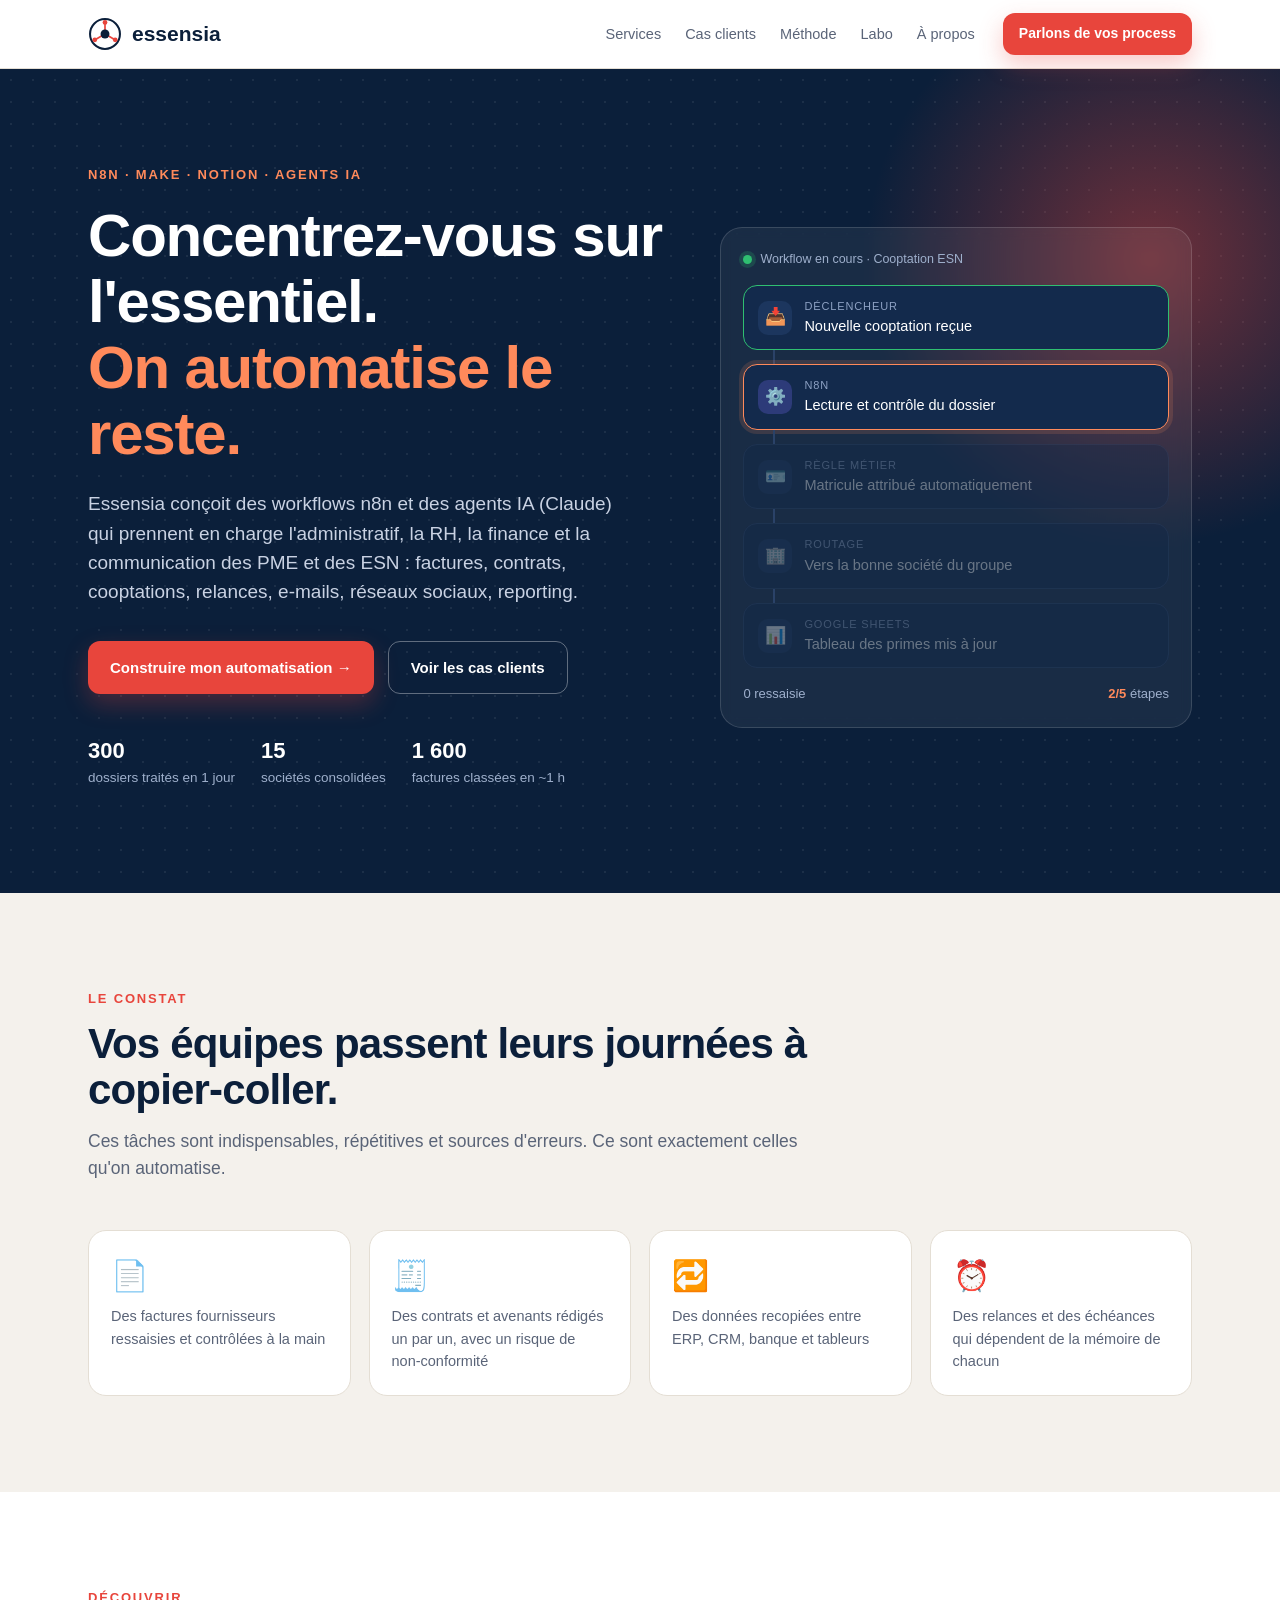
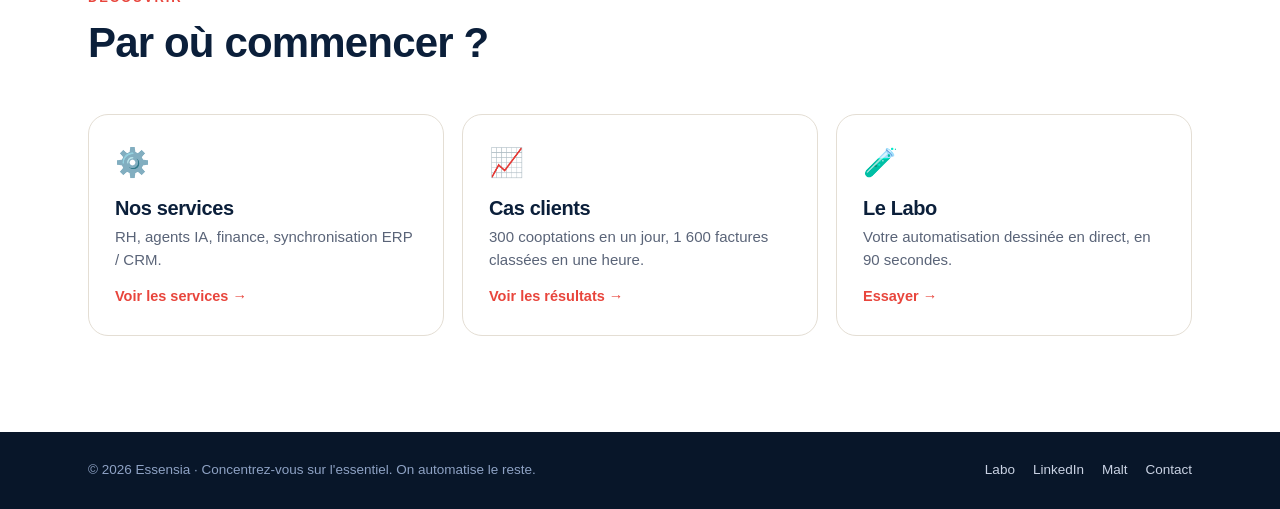
==== commit db798258: "Site Essensia : Make, Notion, réseaux sociaux, emailing, validation WhatsApp Co-Authored-By: Claude " ====
--- a/essensia/index.html
+++ b/essensia/index.html
@@ -24,9 +24,9 @@
 <main>
 <header class="hero" id="top"><div class="wrap">
  <div>
-  <div class="kick" style="color:var(--peach)">Automatisation · Agents IA · ERP / CRM</div>
+  <div class="kick" style="color:var(--peach)">n8n · Make · Notion · Agents IA</div>
   <h1>Concentrez-vous sur l'essentiel.<br><span>On automatise le reste.</span></h1>
-  <p class="lead">Essensia conçoit des workflows n8n et des agents IA (Claude) qui prennent en charge l'administratif, la RH et la finance des PME et des ESN : factures, contrats, cooptations, relances, reporting.</p>
+  <p class="lead">Essensia conçoit des workflows n8n et des agents IA (Claude) qui prennent en charge l'administratif, la RH, la finance et la communication des PME et des ESN : factures, contrats, cooptations, relances, e-mails, réseaux sociaux, reporting.</p>
   <div class="cta"><a class="btn p" href="labo/">Construire mon automatisation →</a><a class="btn s" href="cas-clients.html">Voir les cas clients</a></div>
   <div class="trust"><div><b>300</b>dossiers traités en 1 jour</div><div><b>15</b>sociétés consolidées</div><div><b>1 600</b>factures classées en ~1 h</div></div>
  </div>
--- a/essensia/style.css
+++ b/essensia/style.css
@@ -57,7 +57,7 @@
 .pain b{display:block;font-size:30px;font-weight:800;color:var(--coral)}
 .pain p{font-size:14.5px;color:var(--muted);margin-top:6px}
 /* services */
-.grid3{display:grid;grid-template-columns:repeat(2,1fr);gap:22px}
+.grid3{display:grid;grid-template-columns:repeat(3,1fr);gap:22px}@media (max-width:1180px){.grid3{grid-template-columns:repeat(2,1fr)}}
 .svc{border:1px solid var(--line);border-radius:20px;padding:30px;background:#fff;transition:box-shadow .2s,transform .2s}
 .svc:hover{box-shadow:0 18px 40px rgba(11,31,58,.08);transform:translateY(-3px)}
 .svc .ic{width:52px;height:52px;border-radius:14px;display:grid;place-items:center;font-size:24px;background:var(--lin);margin-bottom:18px}
